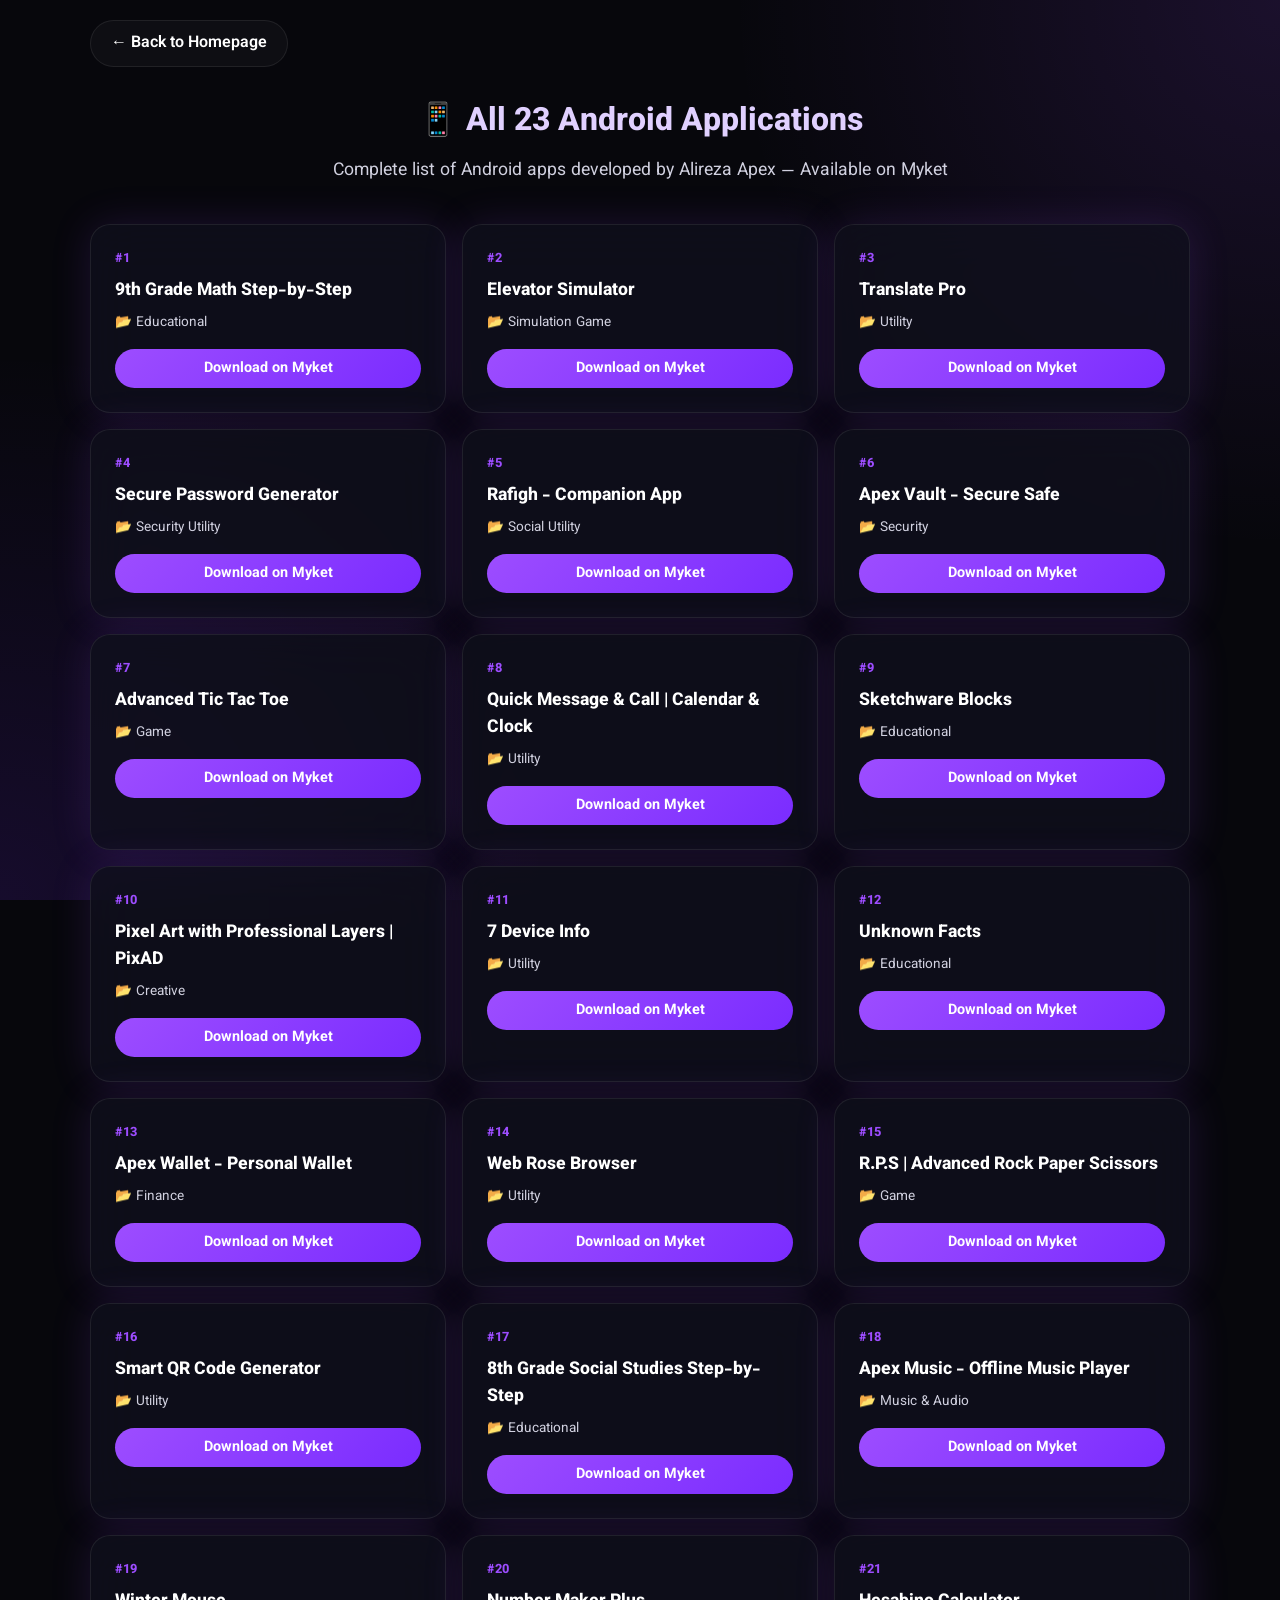
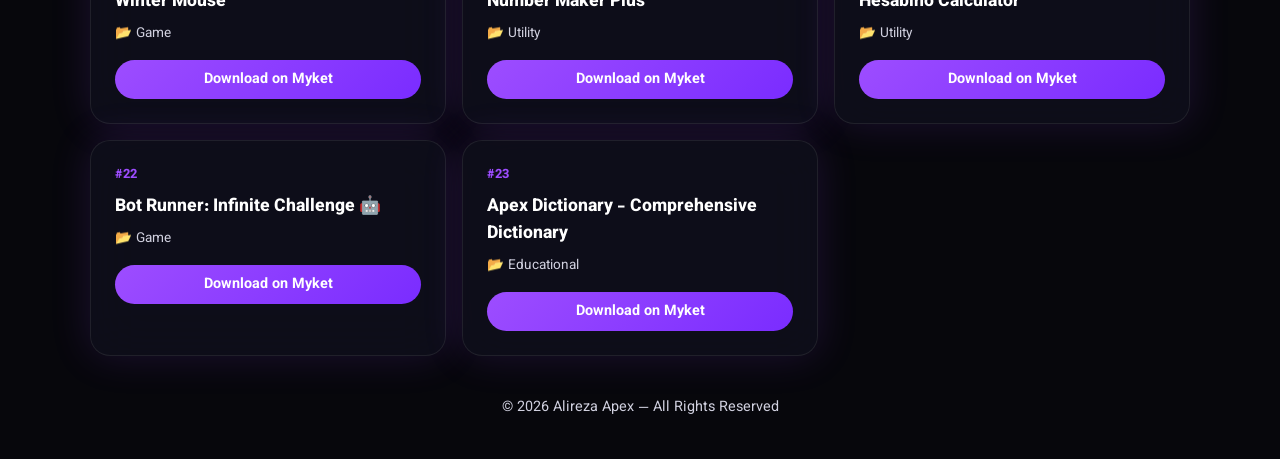
==== apps.html @ ee5354a9 "Create apps.html با دیپ سیک" ====
<!DOCTYPE html>
<html lang="en" dir="ltr">
<head>
    <meta charset="UTF-8">
    <meta name="viewport" content="width=device-width, initial-scale=1.0">
    <title>All 23 Android Apps - Alireza Apex | Download Android Applications</title>
    <meta name="description" content="Complete list of 23 Android applications developed by Alireza Apex. Download educational apps, utilities, password managers, music players, dictionaries, games and more from Myket.">
    <meta name="keywords" content="Alireza Apex apps, Android applications, download Android apps, Myket apps, educational Android apps, Android utilities, password manager Android, music player Android, dictionary Android, calculator Android, mobile games Android, Iranian Android developer apps">
    <meta name="robots" content="index, follow">
    <meta name="theme-color" content="#9d4dff">
    <link rel="canonical" href="https://wzxqrmt-code.github.io/apps.html">
    <link rel="icon" href="https://wzxqrmt-code.github.io/1780913134571.webp" type="image/webp">
    <style>
        :root {
            --bg: #07070c;
            --card: rgba(17, 17, 30, .75);
            --border: rgba(255, 255, 255, .08);
            --text: #ffffff;
            --muted: #d1d1e0;
            --accent-text: #e0d0ff;
            --primary: #9d4dff;
            --primary2: #7a2cff;
            --surface: rgba(255, 255, 255, .03);
            --hover-glow: rgba(157, 77, 255, .4);
            --card-shadow: 0 0 40px rgba(157, 77, 255, .15);
        }
        * { margin: 0; padding: 0; box-sizing: border-box; font-family: 'Vazirmatn', sans-serif; }
        body { background: var(--bg); color: var(--text); min-height: 100vh; }
        body::before { content: ""; position: fixed; inset: 0; background: radial-gradient(circle at top right, #9d4dff22, transparent 35%), radial-gradient(circle at bottom left, #7a2cff22, transparent 35%), var(--bg); z-index: -1; }
        .container { width: min(1100px, 92%); margin: auto; padding: 20px 0; }
        .back-btn { display: inline-flex; align-items: center; gap: 8px; background: var(--surface); border: 1px solid var(--border); color: var(--text); padding: 10px 20px; border-radius: 999px; text-decoration: none; font-weight: 600; margin-bottom: 30px; transition: all 0.3s; }
        .back-btn:hover { background: var(--hover-glow); transform: translateY(-2px); }
        .page-title { font-size: 2rem; font-weight: 800; margin-bottom: 10px; color: var(--accent-text); text-align: center; }
        .page-subtitle { text-align: center; color: var(--muted); margin-bottom: 40px; font-size: 1.1rem; }
        .apps-grid { display: grid; grid-template-columns: repeat(auto-fill, minmax(300px, 1fr)); gap: 16px; }
        .app-card { background: var(--card); border: 1px solid var(--border); border-radius: 20px; padding: 24px; backdrop-filter: blur(25px); box-shadow: var(--card-shadow); transition: transform .3s, box-shadow .3s; text-decoration: none; color: var(--text); display: flex; flex-direction: column; gap: 8px; }
        .app-card:hover { transform: translateY(-4px); box-shadow: 0 0 40px var(--hover-glow); border-color: var(--primary); }
        .app-number { font-size: .8rem; color: var(--primary); font-weight: 800; }
        .app-name { font-size: 1.1rem; font-weight: 800; color: var(--text); }
        .app-category { font-size: .85rem; color: var(--muted); }
        .app-download { display: inline-block; margin-top: 8px; padding: 8px 16px; background: linear-gradient(135deg, var(--primary), var(--primary2)); color: white; border-radius: 999px; font-weight: 700; font-size: .9rem; text-align: center; transition: box-shadow .3s; }
        .app-download:hover { box-shadow: 0 0 20px #9d4dff88; }
        footer { text-align: center; padding: 40px 0 20px; color: var(--muted); font-size: .9rem; }
        @media(max-width:480px) { .page-title { font-size: 1.5rem; } .apps-grid { grid-template-columns: 1fr; } }
    </style>
    <link rel="preload" href="https://fonts.googleapis.com/css2?family=Vazirmatn:wght@400;700;800&display=swap" as="style" onload="this.onload=null;this.rel='stylesheet'">
    <noscript><link href="https://fonts.googleapis.com/css2?family=Vazirmatn:wght@400;700;800&display=swap" rel="stylesheet"></noscript>
</head>
<body>
    <div class="container">
        <a href="./" class="back-btn">← Back to Homepage</a>
        <h1 class="page-title">📱 All 23 Android Applications</h1>
        <p class="page-subtitle">Complete list of Android apps developed by Alireza Apex — Available on Myket</p>
        <div class="apps-grid" id="appsGrid"></div>
        <footer>© 2026 Alireza Apex — All Rights Reserved</footer>
    </div>

    <script>
        const allApps = [
            { name: '9th Grade Math Step-by-Step', pkg: 'com.nine.class', cat: 'Educational' },
            { name: 'Elevator Simulator', pkg: 'com.sh.theuxs.elevatorsimulator', cat: 'Simulation Game' },
            { name: 'Translate Pro', pkg: 'com.sh.TranslatorPro', cat: 'Utility' },
            { name: 'Secure Password Generator', pkg: 'com.sh.password.generator', cat: 'Security Utility' },
            { name: 'Rafigh - Companion App', pkg: 'com.sh.rafigh', cat: 'Social Utility' },
            { name: 'Apex Vault - Secure Safe', pkg: 'com.sh.apex.secure.vault', cat: 'Security' },
            { name: 'Advanced Tic Tac Toe', pkg: 'com.s.h.valer.tictactoe', cat: 'Game' },
            { name: 'Quick Message & Call | Calendar & Clock', pkg: 'com.my.messagees.w', cat: 'Utility' },
            { name: 'Sketchware Blocks', pkg: 'com.sh.sk.blocks', cat: 'Educational' },
            { name: 'Pixel Art with Professional Layers | PixAD', pkg: 'com.inflps.pixartd', cat: 'Creative' },
            { name: '7 Device Info', pkg: 'com.sh.sevendeviceinfo', cat: 'Utility' },
            { name: 'Unknown Facts', pkg: 'com.alireza.facts', cat: 'Educational' },
            { name: 'Apex Wallet - Personal Wallet', pkg: 'com.sh.apex.wallet', cat: 'Finance' },
            { name: 'Web Rose Browser', pkg: 'com.sh.browser.webrose', cat: 'Utility' },
            { name: 'R.P.S | Advanced Rock Paper Scissors', pkg: 'com.sh.rock.paper.scissor', cat: 'Game' },
            { name: 'Smart QR Code Generator', pkg: 'com.sh.gerarsalvarQRCODE', cat: 'Utility' },
            { name: '8th Grade Social Studies Step-by-Step', pkg: 'com.sh.eight.class.one', cat: 'Educational' },
            { name: 'Apex Music - Offline Music Player', pkg: 'com.sh.apex.music', cat: 'Music & Audio' },
            { name: 'Winter Mouse', pkg: 'com.wintermouse.by.sh', cat: 'Game' },
            { name: 'Number Maker Plus', pkg: 'com.sh.my.phone.maker', cat: 'Utility' },
            { name: 'Hesabino Calculator', pkg: 'com.sh.valer.calculator', cat: 'Utility' },
            { name: 'Bot Runner: Infinite Challenge 🤖', pkg: 'com.sh.BOTRun', cat: 'Game' },
            { name: 'Apex Dictionary - Comprehensive Dictionary', pkg: 'com.sh.apex.dictionary', cat: 'Educational' }
        ];

        const grid = document.getElementById('appsGrid');
        grid.innerHTML = allApps.map((app, i) => `
            <a href="https://myket.ir/app/${app.pkg}" target="_blank" rel="noopener" class="app-card">
                <span class="app-number">#${i + 1}</span>
                <span class="app-name">${app.name}</span>
                <span class="app-category">📂 ${app.cat}</span>
                <span class="app-download">Download on Myket</span>
            </a>
        `).join('');
    </script>
</body>
</html>
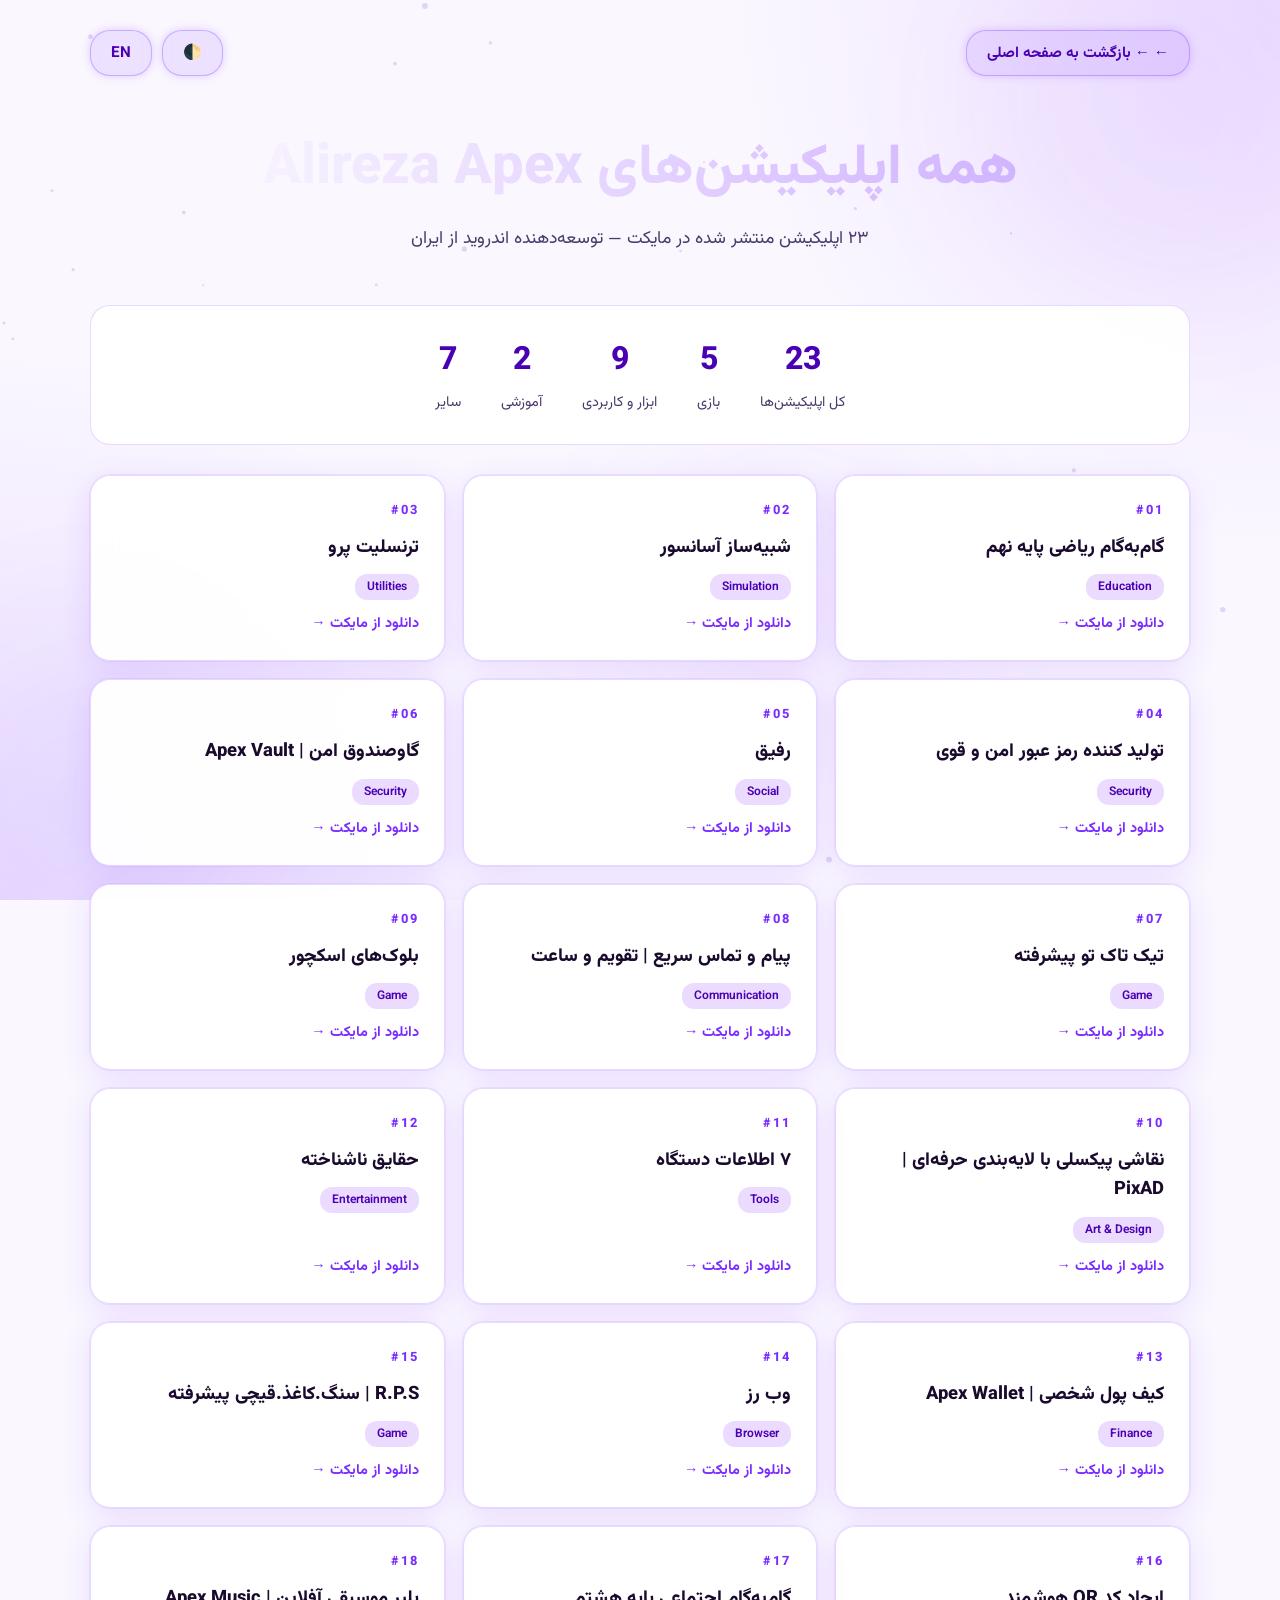
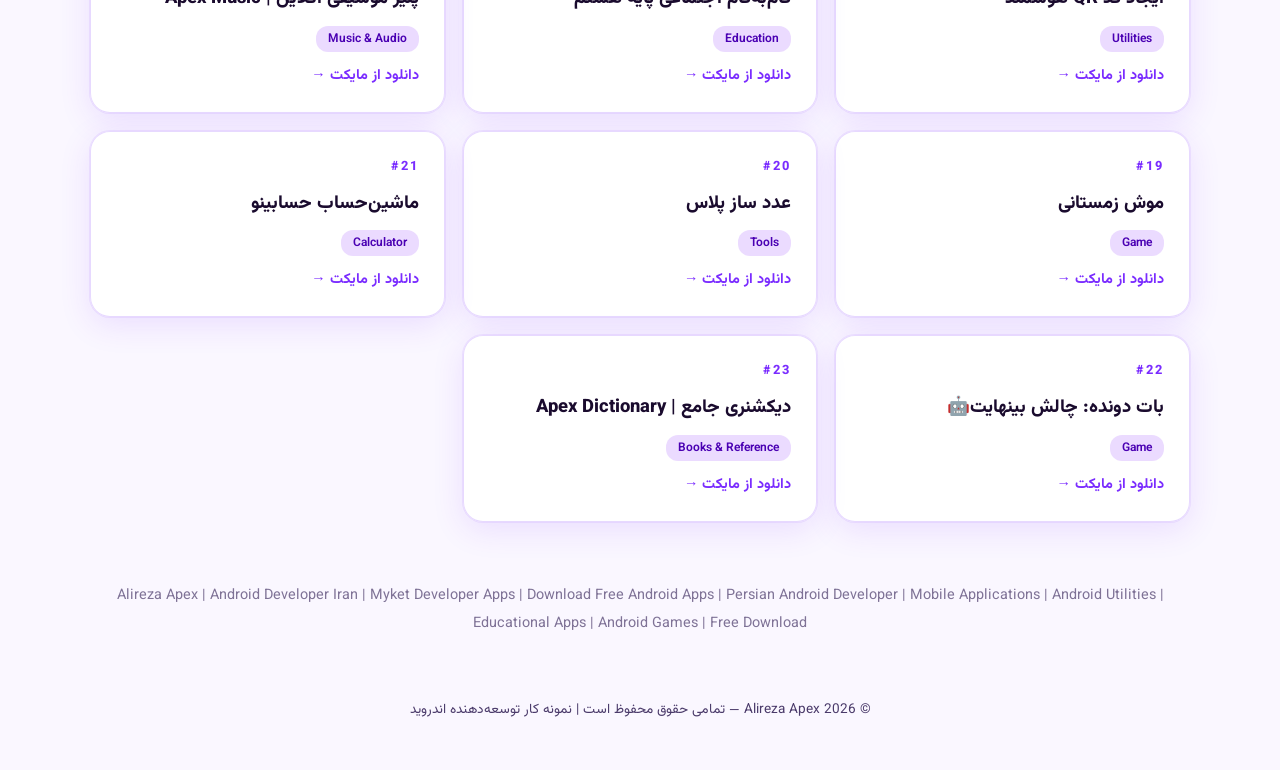
==== commit e93b0453: "Update apps.html نسخه جدید درست با دیپ سیک" ====
--- a/apps.html
+++ b/apps.html
@@ -1,15 +1,72 @@
 <!DOCTYPE html>
-<html lang="en" dir="ltr">
+<html lang="fa" dir="rtl">
 <head>
     <meta charset="UTF-8">
     <meta name="viewport" content="width=device-width, initial-scale=1.0">
-    <title>All 23 Android Apps - Alireza Apex | Download Android Applications</title>
-    <meta name="description" content="Complete list of 23 Android applications developed by Alireza Apex. Download educational apps, utilities, password managers, music players, dictionaries, games and more from Myket.">
-    <meta name="keywords" content="Alireza Apex apps, Android applications, download Android apps, Myket apps, educational Android apps, Android utilities, password manager Android, music player Android, dictionary Android, calculator Android, mobile games Android, Iranian Android developer apps">
+    <title>All Apps | Alireza Apex | Android Developer Iran | Myket Apps</title>
+    <meta name="description" content="Complete list of 23 Android applications developed by Alireza Apex available on Myket. Download free Android apps, utilities, games, and tools.">
+    <meta name="keywords" content="Alireza Apex apps, Android developer Iran, Myket developer apps, download Android apps, free Android apps, Persian Android developer, Android utilities, mobile apps Iran">
+    <meta name="author" content="Alireza Apex">
     <meta name="robots" content="index, follow">
     <meta name="theme-color" content="#9d4dff">
-    <link rel="canonical" href="https://wzxqrmt-code.github.io/apps.html">
+    
+    <meta name="mobile-web-app-capable" content="yes">
+    <meta name="apple-mobile-web-app-capable" content="yes">
+    <meta name="apple-mobile-web-app-status-bar-style" content="black-translucent">
+    <meta name="apple-mobile-web-app-title" content="Alireza Apex Apps">
+    <meta name="application-name" content="Alireza Apex Apps">
+    
+    <link rel="canonical" href="https://wzxqrmt-code.github.io/apps">
+    <link rel="apple-touch-icon" href="https://wzxqrmt-code.github.io/1780913134571.webp">
+    <link rel="manifest" href="./manifest.json">
+    
+    <meta property="og:title" content="All Android Apps by Alireza Apex | 23 Apps on Myket">
+    <meta property="og:description" content="Browse all 23 Android applications developed by Alireza Apex. Download free apps, games, and tools from Myket.">
+    <meta property="og:image" content="https://wzxqrmt-code.github.io/1780913134571.webp">
+    <meta property="og:url" content="https://wzxqrmt-code.github.io/apps">
+    <meta property="og:type" content="website">
     <link rel="icon" href="https://wzxqrmt-code.github.io/1780913134571.webp" type="image/webp">
+    
+    <script type="application/ld+json">
+    {
+      "@context": "https://schema.org",
+      "@type": "CollectionPage",
+      "name": "All Android Apps by Alireza Apex",
+      "description": "Complete list of 23 Android applications developed by Alireza Apex available on Myket",
+      "url": "https://wzxqrmt-code.github.io/apps",
+      "mainEntity": {
+        "@type": "ItemList",
+        "itemListElement": [
+          {"@type": "SoftwareApplication", "position": 1, "name": "گام‌به‌گام ریاضی پایه نهم", "operatingSystem": "Android", "applicationCategory": "Education", "url": "https://myket.ir/app/com.nine.class"},
+          {"@type": "SoftwareApplication", "position": 2, "name": "شبیه‌ساز آسانسور", "operatingSystem": "Android", "applicationCategory": "Simulation", "url": "https://myket.ir/app/com.sh.theuxs.elevatorsimulator"},
+          {"@type": "SoftwareApplication", "position": 3, "name": "ترنسلیت پرو", "operatingSystem": "Android", "applicationCategory": "Utilities", "url": "https://myket.ir/app/com.sh.TranslatorPro"},
+          {"@type": "SoftwareApplication", "position": 4, "name": "تولید کننده رمز عبور امن و قوی", "operatingSystem": "Android", "applicationCategory": "Security", "url": "https://myket.ir/app/com.sh.password.generator"},
+          {"@type": "SoftwareApplication", "position": 5, "name": "رفیق", "operatingSystem": "Android", "applicationCategory": "Social", "url": "https://myket.ir/app/com.sh.rafigh"},
+          {"@type": "SoftwareApplication", "position": 6, "name": "گاوصندوق امن | Apex Vault", "operatingSystem": "Android", "applicationCategory": "Security", "url": "https://myket.ir/app/com.sh.apex.secure.vault"},
+          {"@type": "SoftwareApplication", "position": 7, "name": "تیک تاک تو پیشرفته", "operatingSystem": "Android", "applicationCategory": "Game", "url": "https://myket.ir/app/com.s.h.valer.tictactoe"},
+          {"@type": "SoftwareApplication", "position": 8, "name": "پیام و تماس سریع | تقویم و ساعت", "operatingSystem": "Android", "applicationCategory": "Communication", "url": "https://myket.ir/app/com.my.messagees.w"},
+          {"@type": "SoftwareApplication", "position": 9, "name": "بلوک‌های اسکچور", "operatingSystem": "Android", "applicationCategory": "Game", "url": "https://myket.ir/app/com.sh.sk.blocks"},
+          {"@type": "SoftwareApplication", "position": 10, "name": "نقاشی پیکسلی با لایه‌بندی حرفه‌ای | PixAD", "operatingSystem": "Android", "applicationCategory": "Art & Design", "url": "https://myket.ir/app/com.inflps.pixartd"},
+          {"@type": "SoftwareApplication", "position": 11, "name": "۷ اطلاعات دستگاه", "operatingSystem": "Android", "applicationCategory": "Tools", "url": "https://myket.ir/app/com.sh.sevendeviceinfo"},
+          {"@type": "SoftwareApplication", "position": 12, "name": "حقایق ناشناخته", "operatingSystem": "Android", "applicationCategory": "Entertainment", "url": "https://myket.ir/app/com.alireza.facts"},
+          {"@type": "SoftwareApplication", "position": 13, "name": "کیف پول شخصی | Apex Wallet", "operatingSystem": "Android", "applicationCategory": "Finance", "url": "https://myket.ir/app/com.sh.apex.wallet"},
+          {"@type": "SoftwareApplication", "position": 14, "name": "وب رز", "operatingSystem": "Android", "applicationCategory": "Browser", "url": "https://myket.ir/app/com.sh.browser.webrose"},
+          {"@type": "SoftwareApplication", "position": 15, "name": "R.P.S | سنگ.کاغذ.قیچی پیشرفته", "operatingSystem": "Android", "applicationCategory": "Game", "url": "https://myket.ir/app/com.sh.rock.paper.scissor"},
+          {"@type": "SoftwareApplication", "position": 16, "name": "ایجاد کد QR هوشمند", "operatingSystem": "Android", "applicationCategory": "Utilities", "url": "https://myket.ir/app/com.sh.gerarsalvarQRCODE"},
+          {"@type": "SoftwareApplication", "position": 17, "name": "گام‌به‌گام اجتماعی پایه هشتم", "operatingSystem": "Android", "applicationCategory": "Education", "url": "https://myket.ir/app/com.sh.eight.class.one"},
+          {"@type": "SoftwareApplication", "position": 18, "name": "پلیر موسیقی آفلاین | Apex Music", "operatingSystem": "Android", "applicationCategory": "Music & Audio", "url": "https://myket.ir/app/com.sh.apex.music"},
+          {"@type": "SoftwareApplication", "position": 19, "name": "موش زمستانی", "operatingSystem": "Android", "applicationCategory": "Game", "url": "https://myket.ir/app/com.wintermouse.by.sh"},
+          {"@type": "SoftwareApplication", "position": 20, "name": "عدد ساز پلاس", "operatingSystem": "Android", "applicationCategory": "Tools", "url": "https://myket.ir/app/com.sh.my.phone.maker"},
+          {"@type": "SoftwareApplication", "position": 21, "name": "ماشین‌حساب حسابینو", "operatingSystem": "Android", "applicationCategory": "Calculator", "url": "https://myket.ir/app/com.sh.valer.calculator"},
+          {"@type": "SoftwareApplication", "position": 22, "name": "بات دونده: چالش بینهایت", "operatingSystem": "Android", "applicationCategory": "Game", "url": "https://myket.ir/app/com.sh.BOTRun"},
+          {"@type": "SoftwareApplication", "position": 23, "name": "دیکشنری جامع | Apex Dictionary", "operatingSystem": "Android", "applicationCategory": "Books & Reference", "url": "https://myket.ir/app/com.sh.apex.dictionary"}
+        ]
+      }
+    }
+    </script>
+    
+    <script data-goatcounter="https://alireza-apex.goatcounter.com/count" async src="//gc.zgo.at/count.js"></script>
+    
     <style>
         :root {
             --bg: #07070c;
@@ -22,75 +79,300 @@
             --primary2: #7a2cff;
             --surface: rgba(255, 255, 255, .03);
             --hover-glow: rgba(157, 77, 255, .4);
+            --scrollbar-thumb: #9d4dff;
+            --scrollbar-track: #1a1a2e;
+            --particle-color: rgba(157, 77, 255, 0.45);
+            --blob-1: rgba(157, 77, 255, 0.15);
+            --blob-2: rgba(122, 44, 255, 0.15);
             --card-shadow: 0 0 40px rgba(157, 77, 255, .15);
         }
+        body.light-theme {
+            --bg: #faf7ff;
+            --card: rgba(255, 255, 255, .95);
+            --border: rgba(122, 44, 255, .18);
+            --text: #1a0b2e;
+            --muted: #4a3a6a;
+            --accent-text: #4a00b3;
+            --primary: #7a2cff;
+            --primary2: #5a1bff;
+            --surface: rgba(122, 44, 255, .05);
+            --hover-glow: rgba(122, 44, 255, .25);
+            --scrollbar-thumb: #7a2cff;
+            --scrollbar-track: #e8dcff;
+            --particle-color: rgba(100, 30, 200, 0.25);
+            --blob-1: rgba(157, 77, 255, 0.12);
+            --blob-2: rgba(122, 44, 255, 0.1);
+            --card-shadow: 0 8px 32px rgba(122, 44, 255, .12), 0 0 0 1px rgba(122, 44, 255, .08);
+        }
         * { margin: 0; padding: 0; box-sizing: border-box; font-family: 'Vazirmatn', sans-serif; }
-        body { background: var(--bg); color: var(--text); min-height: 100vh; }
-        body::before { content: ""; position: fixed; inset: 0; background: radial-gradient(circle at top right, #9d4dff22, transparent 35%), radial-gradient(circle at bottom left, #7a2cff22, transparent 35%), var(--bg); z-index: -1; }
+        html { scroll-behavior: smooth; }
+        body { background: var(--bg); color: var(--text); overflow-x: hidden; min-height: 100vh; transition: background .4s, color .4s; position: relative; }
+        body::before { content: ""; position: fixed; inset: 0; background: radial-gradient(circle at top right, #9d4dff22, transparent 35%), radial-gradient(circle at bottom left, #7a2cff22, transparent 35%), var(--bg); z-index: -2; transition: background .4s; }
+        .bg-blobs { position: fixed; inset: 0; z-index: -1; overflow: hidden; pointer-events: none; }
+        .blob { position: absolute; border-radius: 50%; filter: blur(80px); opacity: 0.5; animation: blobFloat 20s ease-in-out infinite; }
+        .blob-1 { width: 400px; height: 400px; background: var(--blob-1); top: -100px; right: -100px; animation-delay: 0s; }
+        .blob-2 { width: 350px; height: 350px; background: var(--blob-2); bottom: -80px; left: -80px; animation-delay: -7s; }
+        .blob-3 { width: 300px; height: 300px; background: var(--blob-1); top: 50%; left: 50%; animation-delay: -14s; }
+        @keyframes blobFloat { 0%, 100% { transform: translate(0, 0) scale(1); } 33% { transform: translate(50px, -50px) scale(1.1); } 66% { transform: translate(-30px, 40px) scale(0.9); } }
+        @media (prefers-reduced-motion: reduce) { .blob { animation: none !important; filter: none !important; opacity: 0.3 !important; } }
+        body.low-perf .blob { animation: none !important; filter: none !important; opacity: 0.2 !important; }
+        body.low-perf #particles { display: none !important; }
+        #particles { position: fixed; inset: 0; z-index: -1; opacity: .65; pointer-events: none; }
+        ::-webkit-scrollbar { width: 8px; }
+        ::-webkit-scrollbar-track { background: var(--scrollbar-track); border-radius: 10px; }
+        ::-webkit-scrollbar-thumb { background: var(--scrollbar-thumb); border-radius: 10px; box-shadow: 0 0 10px #9d4dff88; }
         .container { width: min(1100px, 92%); margin: auto; padding: 20px 0; }
-        .back-btn { display: inline-flex; align-items: center; gap: 8px; background: var(--surface); border: 1px solid var(--border); color: var(--text); padding: 10px 20px; border-radius: 999px; text-decoration: none; font-weight: 600; margin-bottom: 30px; transition: all 0.3s; }
-        .back-btn:hover { background: var(--hover-glow); transform: translateY(-2px); }
-        .page-title { font-size: 2rem; font-weight: 800; margin-bottom: 10px; color: var(--accent-text); text-align: center; }
-        .page-subtitle { text-align: center; color: var(--muted); margin-bottom: 40px; font-size: 1.1rem; }
-        .apps-grid { display: grid; grid-template-columns: repeat(auto-fill, minmax(300px, 1fr)); gap: 16px; }
-        .app-card { background: var(--card); border: 1px solid var(--border); border-radius: 20px; padding: 24px; backdrop-filter: blur(25px); box-shadow: var(--card-shadow); transition: transform .3s, box-shadow .3s; text-decoration: none; color: var(--text); display: flex; flex-direction: column; gap: 8px; }
-        .app-card:hover { transform: translateY(-4px); box-shadow: 0 0 40px var(--hover-glow); border-color: var(--primary); }
-        .app-number { font-size: .8rem; color: var(--primary); font-weight: 800; }
-        .app-name { font-size: 1.1rem; font-weight: 800; color: var(--text); }
-        .app-category { font-size: .85rem; color: var(--muted); }
-        .app-download { display: inline-block; margin-top: 8px; padding: 8px 16px; background: linear-gradient(135deg, var(--primary), var(--primary2)); color: white; border-radius: 999px; font-weight: 700; font-size: .9rem; text-align: center; transition: box-shadow .3s; }
-        .app-download:hover { box-shadow: 0 0 20px #9d4dff88; }
-        footer { text-align: center; padding: 40px 0 20px; color: var(--muted); font-size: .9rem; }
-        @media(max-width:480px) { .page-title { font-size: 1.5rem; } .apps-grid { grid-template-columns: 1fr; } }
+        .top-bar { display: flex; justify-content: space-between; align-items: center; gap: 10px; padding: 10px 0; flex-wrap: wrap; }
+        .back-btn, .theme-btn, .lang-btn { background: rgba(157, 77, 255, .15); border: 1px solid rgba(157, 77, 255, .4); color: #d8beff; padding: 10px 20px; border-radius: 20px; cursor: pointer; font-weight: 700; font-size: .95rem; backdrop-filter: blur(10px); transition: .3s; display: flex; align-items: center; gap: 8px; box-shadow: 0 0 8px #9d4dff44; text-decoration: none; }
+        body.light-theme .back-btn, body.light-theme .theme-btn, body.light-theme .lang-btn { color: #4a00b3; background: rgba(122, 44, 255, .1); border-color: rgba(122, 44, 255, .3); }
+        .back-btn:hover, .theme-btn:hover, .lang-btn:hover { background: rgba(157, 77, 255, .3); box-shadow: 0 0 20px #9d4dff; transform: translateY(-2px); }
+        body.light-theme .back-btn:hover, body.light-theme .theme-btn:hover, body.light-theme .lang-btn:hover { background: rgba(122, 44, 255, .2); box-shadow: 0 0 20px rgba(122, 44, 255, .4); }
+        .theme-btn { transition: transform .4s, background .3s, box-shadow .3s; }
+        .theme-btn.rotating { transform: rotate(360deg); }
+        .header { text-align: center; padding: 40px 0 30px; }
+        .header h1 { font-size: clamp(2rem, 5vw, 3.5rem); font-weight: 800; background: linear-gradient(90deg, #fff, #c9a6ff, #fff); background-size: 200% auto; -webkit-background-clip: text; -webkit-text-fill-color: transparent; background-clip: text; animation: gradientShift 4s ease-in-out infinite; margin-bottom: 10px; }
+        @keyframes gradientShift { 0%, 100% { background-position: 0% center; } 50% { background-position: 100% center; } }
+        .header p { color: var(--muted); font-size: 1.1rem; max-width: 600px; margin: auto; line-height: 1.8; }
+        .apps-grid { display: grid; grid-template-columns: repeat(auto-fill, minmax(300px, 1fr)); gap: 18px; margin: 30px 0; }
+        .app-card { background: var(--card); border: 1px solid var(--border); border-radius: 20px; padding: 25px; backdrop-filter: blur(25px); box-shadow: var(--card-shadow); transition: all 0.3s; text-decoration: none; display: flex; flex-direction: column; gap: 12px; position: relative; overflow: hidden; }
+        .app-card::before { content: ""; position: absolute; top: 0; left: -100%; width: 100%; height: 100%; background: linear-gradient(90deg, transparent, rgba(255,255,255,0.05), transparent); transition: left .8s; pointer-events: none; }
+        .app-card:hover::before { left: 100%; }
+        .app-card:hover { transform: translateY(-5px); box-shadow: 0 0 50px var(--hover-glow); border-color: var(--primary); }
+        .app-number { font-size: .8rem; color: var(--primary); font-weight: 800; letter-spacing: 2px; }
+        .app-name { font-weight: 800; font-size: 1.15rem; color: var(--text); line-height: 1.6; }
+        .app-category { font-size: .85rem; color: var(--muted); display: flex; align-items: center; gap: 5px; }
+        .app-link { display: inline-flex; align-items: center; gap: 6px; color: var(--primary); font-weight: 700; font-size: .9rem; margin-top: auto; transition: gap .3s; }
+        .app-link:hover { gap: 10px; }
+        .category-badge { display: inline-block; background: rgba(157, 77, 255, .2); color: var(--accent-text); padding: 4px 12px; border-radius: 12px; font-size: .75rem; font-weight: 600; }
+        .stats { text-align: center; padding: 30px; background: var(--card); border: 1px solid var(--border); border-radius: 20px; backdrop-filter: blur(25px); margin: 20px 0; }
+        .stats-grid { display: flex; justify-content: center; gap: 40px; flex-wrap: wrap; }
+        .stat-item { text-align: center; }
+        .stat-number { font-size: 2rem; font-weight: 800; color: var(--accent-text); }
+        .stat-label { color: var(--muted); font-size: .9rem; margin-top: 5px; }
+        .seo-text { text-align: center; color: var(--muted); font-size: .9rem; padding: 30px 0; line-height: 2; opacity: .7; }
+        footer { text-align: center; padding: 30px 0; color: var(--muted); font-size: .85rem; }
+        @media (max-width: 768px) { .apps-grid { grid-template-columns: 1fr; } .stats-grid { gap: 20px; } }
+        @media (hover: hover) { .app-card { transform-style: preserve-3d; transition: transform .2s ease-out, box-shadow .3s, border-color .3s; } }
     </style>
     <link rel="preload" href="https://fonts.googleapis.com/css2?family=Vazirmatn:wght@400;700;800&display=swap" as="style" onload="this.onload=null;this.rel='stylesheet'">
     <noscript><link href="https://fonts.googleapis.com/css2?family=Vazirmatn:wght@400;700;800&display=swap" rel="stylesheet"></noscript>
 </head>
 <body>
+    <div class="bg-blobs" aria-hidden="true">
+        <div class="blob blob-1"></div>
+        <div class="blob blob-2"></div>
+        <div class="blob blob-3"></div>
+    </div>
+    <canvas id="particles"></canvas>
+
     <div class="container">
-        <a href="./" class="back-btn">← Back to Homepage</a>
-        <h1 class="page-title">📱 All 23 Android Applications</h1>
-        <p class="page-subtitle">Complete list of Android apps developed by Alireza Apex — Available on Myket</p>
+        <div class="top-bar">
+            <a href="./" class="back-btn">← Back to Homepage</a>
+            <div style="display:flex;gap:10px;">
+                <button class="theme-btn" id="themeToggle" aria-label="Toggle theme">🌓</button>
+                <button class="lang-btn" id="langToggle" aria-label="Toggle language">EN</button>
+            </div>
+        </div>
+
+        <div class="header">
+            <h1>All Android Apps by Alireza Apex</h1>
+            <p>23 published applications on Myket — Android Developer from Iran. Browse and download free apps, games, tools, and utilities.</p>
+        </div>
+
+        <div class="stats">
+            <div class="stats-grid">
+                <div class="stat-item"><div class="stat-number">23</div><div class="stat-label">Total Apps</div></div>
+                <div class="stat-item"><div class="stat-number">5</div><div class="stat-label">Games</div></div>
+                <div class="stat-item"><div class="stat-number">9</div><div class="stat-label">Utilities & Tools</div></div>
+                <div class="stat-item"><div class="stat-number">2</div><div class="stat-label">Educational</div></div>
+                <div class="stat-item"><div class="stat-number">7</div><div class="stat-label">Other Categories</div></div>
+            </div>
+        </div>
+
         <div class="apps-grid" id="appsGrid"></div>
-        <footer>© 2026 Alireza Apex — All Rights Reserved</footer>
+
+        <div class="seo-text">
+            Alireza Apex | Android Developer Iran | Myket Developer Apps | Download Free Android Apps | Persian Android Developer | Mobile Applications | Android Utilities | Educational Apps | Android Games | Free Download
+        </div>
+
+        <footer>© 2026 Alireza Apex — All Rights Reserved | Android Developer Portfolio</footer>
     </div>
 
     <script>
-        const allApps = [
-            { name: '9th Grade Math Step-by-Step', pkg: 'com.nine.class', cat: 'Educational' },
-            { name: 'Elevator Simulator', pkg: 'com.sh.theuxs.elevatorsimulator', cat: 'Simulation Game' },
-            { name: 'Translate Pro', pkg: 'com.sh.TranslatorPro', cat: 'Utility' },
-            { name: 'Secure Password Generator', pkg: 'com.sh.password.generator', cat: 'Security Utility' },
-            { name: 'Rafigh - Companion App', pkg: 'com.sh.rafigh', cat: 'Social Utility' },
-            { name: 'Apex Vault - Secure Safe', pkg: 'com.sh.apex.secure.vault', cat: 'Security' },
-            { name: 'Advanced Tic Tac Toe', pkg: 'com.s.h.valer.tictactoe', cat: 'Game' },
-            { name: 'Quick Message & Call | Calendar & Clock', pkg: 'com.my.messagees.w', cat: 'Utility' },
-            { name: 'Sketchware Blocks', pkg: 'com.sh.sk.blocks', cat: 'Educational' },
-            { name: 'Pixel Art with Professional Layers | PixAD', pkg: 'com.inflps.pixartd', cat: 'Creative' },
-            { name: '7 Device Info', pkg: 'com.sh.sevendeviceinfo', cat: 'Utility' },
-            { name: 'Unknown Facts', pkg: 'com.alireza.facts', cat: 'Educational' },
-            { name: 'Apex Wallet - Personal Wallet', pkg: 'com.sh.apex.wallet', cat: 'Finance' },
-            { name: 'Web Rose Browser', pkg: 'com.sh.browser.webrose', cat: 'Utility' },
-            { name: 'R.P.S | Advanced Rock Paper Scissors', pkg: 'com.sh.rock.paper.scissor', cat: 'Game' },
-            { name: 'Smart QR Code Generator', pkg: 'com.sh.gerarsalvarQRCODE', cat: 'Utility' },
-            { name: '8th Grade Social Studies Step-by-Step', pkg: 'com.sh.eight.class.one', cat: 'Educational' },
-            { name: 'Apex Music - Offline Music Player', pkg: 'com.sh.apex.music', cat: 'Music & Audio' },
-            { name: 'Winter Mouse', pkg: 'com.wintermouse.by.sh', cat: 'Game' },
-            { name: 'Number Maker Plus', pkg: 'com.sh.my.phone.maker', cat: 'Utility' },
-            { name: 'Hesabino Calculator', pkg: 'com.sh.valer.calculator', cat: 'Utility' },
-            { name: 'Bot Runner: Infinite Challenge 🤖', pkg: 'com.sh.BOTRun', cat: 'Game' },
-            { name: 'Apex Dictionary - Comprehensive Dictionary', pkg: 'com.sh.apex.dictionary', cat: 'Educational' }
-        ];
-
-        const grid = document.getElementById('appsGrid');
-        grid.innerHTML = allApps.map((app, i) => `
-            <a href="https://myket.ir/app/${app.pkg}" target="_blank" rel="noopener" class="app-card">
-                <span class="app-number">#${i + 1}</span>
-                <span class="app-name">${app.name}</span>
-                <span class="app-category">📂 ${app.cat}</span>
-                <span class="app-download">Download on Myket</span>
-            </a>
-        `).join('');
+        (function() {
+            const apps = [
+                { num: "01", name: "گام‌به‌گام ریاضی پایه نهم", cat: "Education", pkg: "com.nine.class" },
+                { num: "02", name: "شبیه‌ساز آسانسور", cat: "Simulation", pkg: "com.sh.theuxs.elevatorsimulator" },
+                { num: "03", name: "ترنسلیت پرو", cat: "Utilities", pkg: "com.sh.TranslatorPro" },
+                { num: "04", name: "تولید کننده رمز عبور امن و قوی", cat: "Security", pkg: "com.sh.password.generator" },
+                { num: "05", name: "رفیق", cat: "Social", pkg: "com.sh.rafigh" },
+                { num: "06", name: "گاوصندوق امن | Apex Vault", cat: "Security", pkg: "com.sh.apex.secure.vault" },
+                { num: "07", name: "تیک تاک تو پیشرفته", cat: "Game", pkg: "com.s.h.valer.tictactoe" },
+                { num: "08", name: "پیام و تماس سریع | تقویم و ساعت", cat: "Communication", pkg: "com.my.messagees.w" },
+                { num: "09", name: "بلوک‌های اسکچور", cat: "Game", pkg: "com.sh.sk.blocks" },
+                { num: "10", name: "نقاشی پیکسلی با لایه‌بندی حرفه‌ای | PixAD", cat: "Art & Design", pkg: "com.inflps.pixartd" },
+                { num: "11", name: "۷ اطلاعات دستگاه", cat: "Tools", pkg: "com.sh.sevendeviceinfo" },
+                { num: "12", name: "حقایق ناشناخته", cat: "Entertainment", pkg: "com.alireza.facts" },
+                { num: "13", name: "کیف پول شخصی | Apex Wallet", cat: "Finance", pkg: "com.sh.apex.wallet" },
+                { num: "14", name: "وب رز", cat: "Browser", pkg: "com.sh.browser.webrose" },
+                { num: "15", name: "R.P.S | سنگ.کاغذ.قیچی پیشرفته", cat: "Game", pkg: "com.sh.rock.paper.scissor" },
+                { num: "16", name: "ایجاد کد QR هوشمند", cat: "Utilities", pkg: "com.sh.gerarsalvarQRCODE" },
+                { num: "17", name: "گام‌به‌گام اجتماعی پایه هشتم", cat: "Education", pkg: "com.sh.eight.class.one" },
+                { num: "18", name: "پلیر موسیقی آفلاین | Apex Music", cat: "Music & Audio", pkg: "com.sh.apex.music" },
+                { num: "19", name: "موش زمستانی", cat: "Game", pkg: "com.wintermouse.by.sh" },
+                { num: "20", name: "عدد ساز پلاس", cat: "Tools", pkg: "com.sh.my.phone.maker" },
+                { num: "21", name: "ماشین‌حساب حسابینو", cat: "Calculator", pkg: "com.sh.valer.calculator" },
+                { num: "22", name: "بات دونده: چالش بینهایت🤖", cat: "Game", pkg: "com.sh.BOTRun" },
+                { num: "23", name: "دیکشنری جامع | Apex Dictionary", cat: "Books & Reference", pkg: "com.sh.apex.dictionary" }
+            ];
+
+            const state = {
+                lang: localStorage.getItem('lang') || 'fa',
+                theme: localStorage.getItem('theme') || 'auto',
+                themeModes: ['auto', 'light', 'dark'],
+                currentThemeIndex: 0,
+                lowPerf: false
+            };
+
+            const D = {};
+            function cacheDom() {
+                D.appsGrid = document.getElementById('appsGrid');
+                D.themeToggle = document.getElementById('themeToggle');
+                D.langToggle = document.getElementById('langToggle');
+            }
+
+            function getSystemTheme() {
+                return window.matchMedia('(prefers-color-scheme: dark)').matches ? 'dark' : 'light';
+            }
+
+            function getEffectiveTheme() {
+                return state.theme === 'auto' ? getSystemTheme() : state.theme;
+            }
+
+            function applyTheme() {
+                document.body.classList.toggle('light-theme', getEffectiveTheme() === 'light');
+                localStorage.setItem('theme', state.theme);
+                updateThemeBtn();
+            }
+
+            function updateThemeBtn() {
+                if (!D.themeToggle) return;
+                const icons = { auto: '🌓', light: '☀️', dark: '🌙' };
+                D.themeToggle.textContent = icons[state.theme] || '🌓';
+            }
+
+            function cycleTheme() {
+                state.currentThemeIndex = (state.currentThemeIndex + 1) % 3;
+                state.theme = state.themeModes[state.currentThemeIndex];
+                if (D.themeToggle) {
+                    D.themeToggle.classList.add('rotating');
+                    setTimeout(() => D.themeToggle.classList.remove('rotating'), 400);
+                }
+                applyTheme();
+            }
+
+            function toggleLang() {
+                state.lang = state.lang === 'fa' ? 'en' : 'fa';
+                localStorage.setItem('lang', state.lang);
+                if (D.langToggle) D.langToggle.textContent = state.lang === 'fa' ? 'EN' : 'FA';
+                document.documentElement.lang = state.lang;
+            }
+
+            function renderApps() {
+                if (!D.appsGrid) return;
+                const labels = {
+                    fa: { download: 'دانلود از مایکت', back: '← بازگشت به صفحه اصلی', title: 'همه اپلیکیشن‌های Alireza Apex', desc: '۲۳ اپلیکیشن منتشر شده در مایکت — توسعه‌دهنده اندروید از ایران', total: 'کل اپلیکیشن‌ها', games: 'بازی', utilities: 'ابزار و کاربردی', education: 'آموزشی', other: 'سایر', footer: '© 2026 Alireza Apex — تمامی حقوق محفوظ است | نمونه کار توسعه‌دهنده اندروید' },
+                    en: { download: 'Download on Myket', back: '← Back to Homepage', title: 'All Android Apps by Alireza Apex', desc: '23 published applications on Myket — Android Developer from Iran. Browse and download free apps, games, tools, and utilities.', total: 'Total Apps', games: 'Games', utilities: 'Utilities & Tools', education: 'Educational', other: 'Other Categories', footer: '© 2026 Alireza Apex — All Rights Reserved | Android Developer Portfolio' }
+                };
+                const l = labels[state.lang] || labels.en;
+                
+                document.querySelector('.header h1').textContent = l.title;
+                document.querySelector('.header p').textContent = l.desc;
+                document.querySelector('.back-btn').innerHTML = `← ${l.back}`;
+                document.querySelector('.stat-item:nth-child(1) .stat-label').textContent = l.total;
+                document.querySelector('.stat-item:nth-child(2) .stat-label').textContent = l.games;
+                document.querySelector('.stat-item:nth-child(3) .stat-label').textContent = l.utilities;
+                document.querySelector('.stat-item:nth-child(4) .stat-label').textContent = l.education;
+                document.querySelector('.stat-item:nth-child(5) .stat-label').textContent = l.other;
+                document.querySelector('footer').textContent = l.footer;
+                if (D.langToggle) D.langToggle.textContent = state.lang === 'fa' ? 'EN' : 'FA';
+                document.documentElement.lang = state.lang;
+
+                D.appsGrid.innerHTML = apps.map(app => `
+                    <a href="https://myket.ir/app/${app.pkg}" target="_blank" rel="noopener" class="app-card">
+                        <span class="app-number">#${app.num}</span>
+                        <span class="app-name">${app.name}</span>
+                        <span class="app-category"><span class="category-badge">${app.cat}</span></span>
+                        <span class="app-link">${l.download} →</span>
+                    </a>
+                `).join('');
+            }
+
+            function detectLowPerformance() {
+                const isMobile = window.innerWidth < 768;
+                const isLowMemory = navigator.deviceMemory && navigator.deviceMemory < 4;
+                const prefersReduced = window.matchMedia('(prefers-reduced-motion: reduce)').matches;
+                if (prefersReduced || (isMobile && isLowMemory)) {
+                    state.lowPerf = true;
+                    document.body.classList.add('low-perf');
+                }
+            }
+
+            function setupParticles() {
+                const canvas = document.getElementById('particles');
+                if (!canvas || state.lowPerf) { if (canvas) canvas.style.display = 'none'; return; }
+                const ctx = canvas.getContext('2d');
+                let w, h;
+                function resize() { w = canvas.width = window.innerWidth; h = canvas.height = window.innerHeight; }
+                resize();
+                window.addEventListener('resize', resize);
+                const particles = [];
+                for (let i = 0; i < 35; i++) {
+                    particles.push({ x: Math.random() * w, y: Math.random() * h, r: Math.random() * 2 + 1, vx: (Math.random() - 0.5) * 0.3, vy: (Math.random() - 0.5) * 0.3 });
+                }
+                function anim() {
+                    ctx.clearRect(0, 0, w, h);
+                    const color = getComputedStyle(document.body).getPropertyValue('--particle-color').trim() || 'rgba(157,77,255,0.45)';
+                    for (let p of particles) {
+                        ctx.beginPath();
+                        ctx.arc(p.x, p.y, p.r, 0, Math.PI * 2);
+                        ctx.fillStyle = color;
+                        ctx.fill();
+                        p.x += p.vx;
+                        p.y += p.vy;
+                        if (p.x < 0 || p.x > w) p.vx *= -1;
+                        if (p.y < 0 || p.y > h) p.vy *= -1;
+                    }
+                    requestAnimationFrame(anim);
+                }
+                anim();
+            }
+
+            function bindEvents() {
+                if (D.themeToggle) D.themeToggle.addEventListener('click', cycleTheme);
+                if (D.langToggle) D.langToggle.addEventListener('click', toggleLang);
+                const mq = window.matchMedia('(prefers-color-scheme: dark)');
+                const handleChange = () => { if (state.theme === 'auto') applyTheme(); };
+                if (mq.addEventListener) mq.addEventListener('change', handleChange);
+                else mq.addListener(handleChange);
+            }
+
+            function init() {
+                state.currentThemeIndex = state.themeModes.indexOf(state.theme);
+                if (state.currentThemeIndex === -1) state.currentThemeIndex = 0;
+                detectLowPerformance();
+                cacheDom();
+                applyTheme();
+                if (D.langToggle) D.langToggle.textContent = state.lang === 'fa' ? 'EN' : 'FA';
+                document.documentElement.lang = state.lang;
+                renderApps();
+                bindEvents();
+                setupParticles();
+            }
+
+            if (document.readyState !== 'loading') init();
+            else document.addEventListener('DOMContentLoaded', init);
+        })();
     </script>
 </body>
 </html>
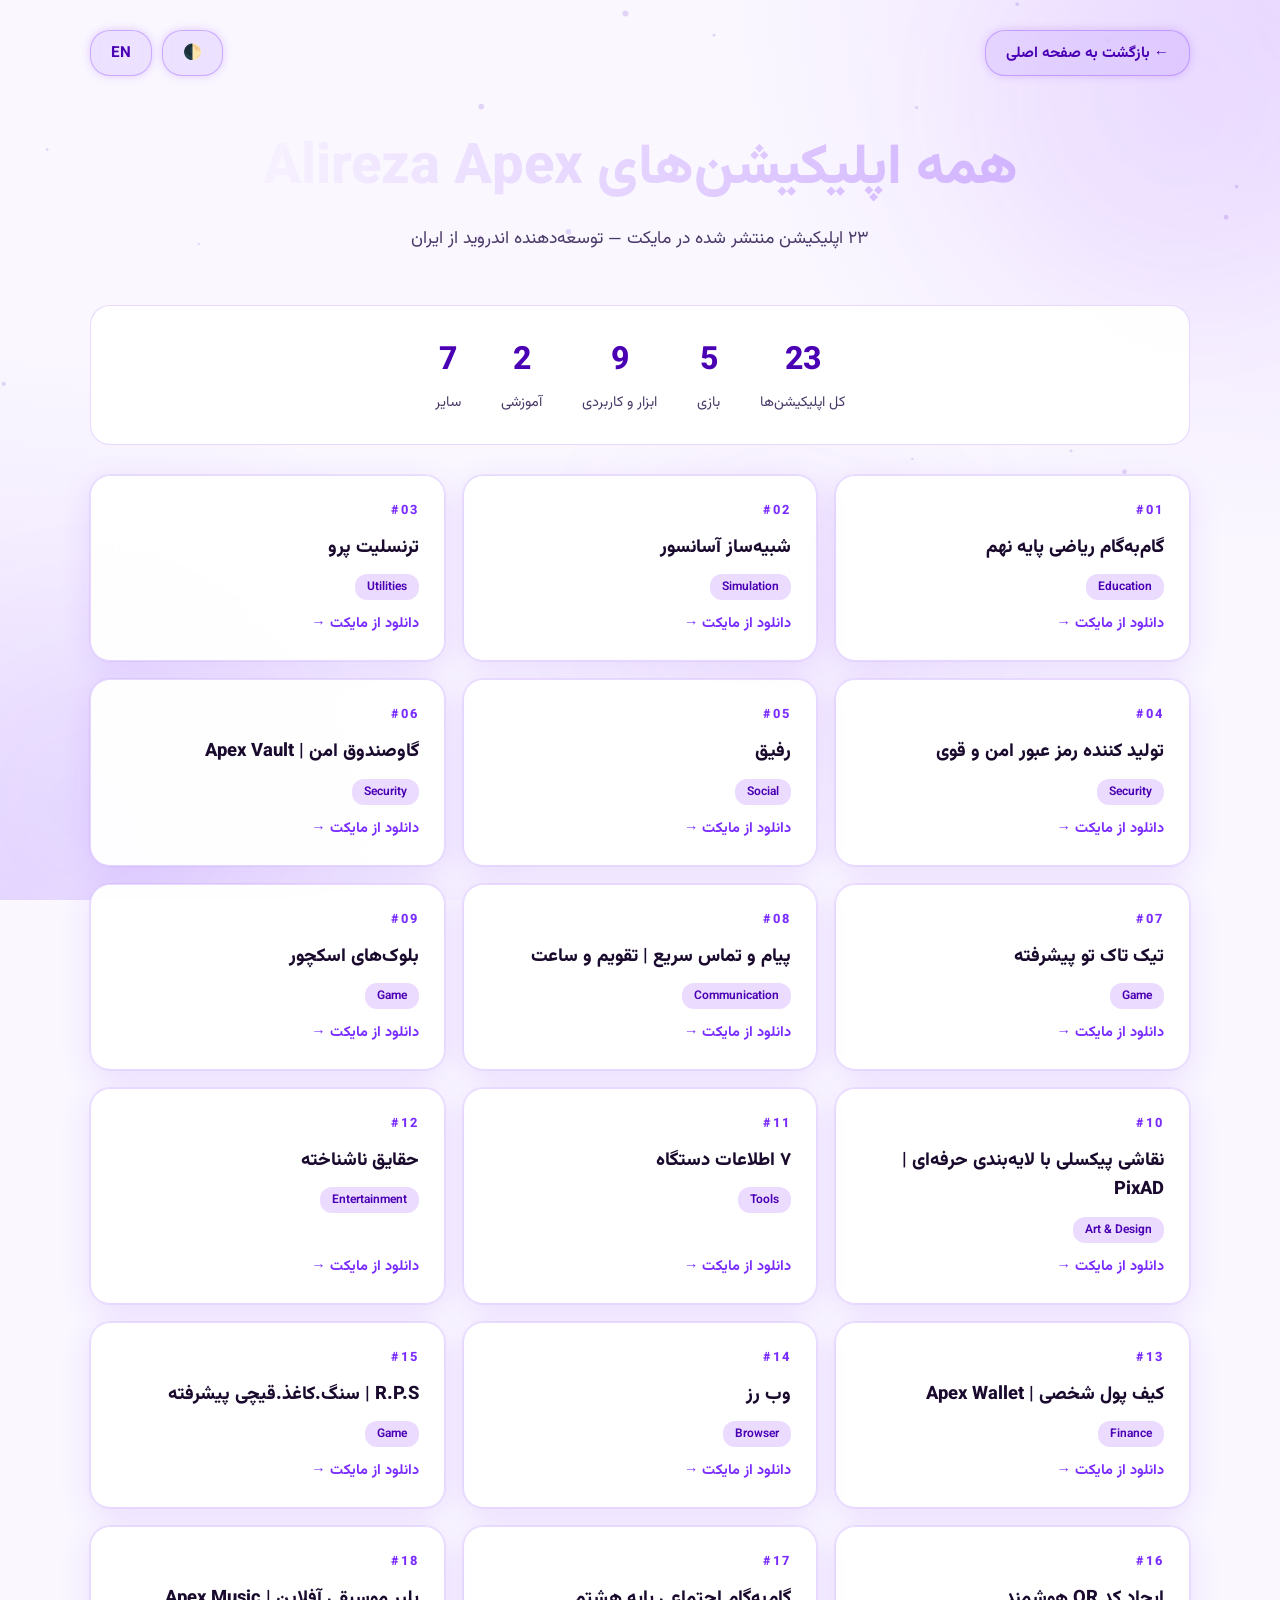
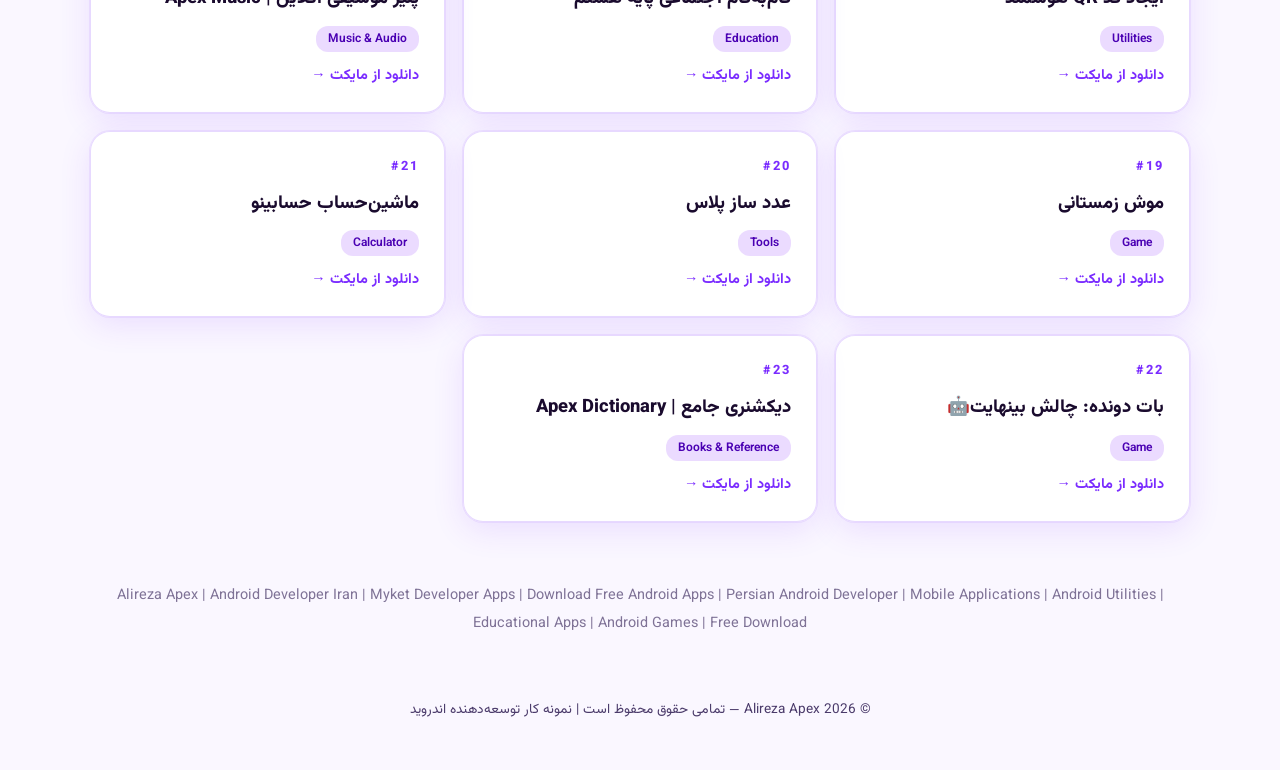
==== commit 45f309b0: "Update apps.html نسخه چهارمی که به دوزبانه" ====
--- a/apps.html
+++ b/apps.html
@@ -81,6 +81,7 @@
             --hover-glow: rgba(157, 77, 255, .4);
             --scrollbar-thumb: #9d4dff;
             --scrollbar-track: #1a1a2e;
+            --menu-bg: rgba(10, 10, 25, .95);
             --particle-color: rgba(157, 77, 255, 0.45);
             --blob-1: rgba(157, 77, 255, 0.15);
             --blob-2: rgba(122, 44, 255, 0.15);
@@ -99,6 +100,7 @@
             --hover-glow: rgba(122, 44, 255, .25);
             --scrollbar-thumb: #7a2cff;
             --scrollbar-track: #e8dcff;
+            --menu-bg: rgba(255, 250, 255, .98);
             --particle-color: rgba(100, 30, 200, 0.25);
             --blob-1: rgba(157, 77, 255, 0.12);
             --blob-2: rgba(122, 44, 255, 0.1);
@@ -127,8 +129,17 @@
         body.light-theme .back-btn, body.light-theme .theme-btn, body.light-theme .lang-btn { color: #4a00b3; background: rgba(122, 44, 255, .1); border-color: rgba(122, 44, 255, .3); }
         .back-btn:hover, .theme-btn:hover, .lang-btn:hover { background: rgba(157, 77, 255, .3); box-shadow: 0 0 20px #9d4dff; transform: translateY(-2px); }
         body.light-theme .back-btn:hover, body.light-theme .theme-btn:hover, body.light-theme .lang-btn:hover { background: rgba(122, 44, 255, .2); box-shadow: 0 0 20px rgba(122, 44, 255, .4); }
+        .hamburger-btn { display: none; font-size: 1.3rem; padding: 8px 16px; background: rgba(157, 77, 255, .15); border: 1px solid rgba(157, 77, 255, .4); color: #d8beff; border-radius: 20px; cursor: pointer; font-weight: 700; backdrop-filter: blur(10px); transition: .3s; box-shadow: 0 0 8px #9d4dff44; }
+        body.light-theme .hamburger-btn { color: #4a00b3; background: rgba(122, 44, 255, .1); border-color: rgba(122, 44, 255, .3); }
         .theme-btn { transition: transform .4s, background .3s, box-shadow .3s; }
         .theme-btn.rotating { transform: rotate(360deg); }
+        @media(max-width:768px) { .hamburger-btn { display: flex; } .top-bar .lang-btn, .top-bar .theme-btn { display: none; } .top-bar { justify-content: space-between; } }
+        .mobile-menu { position: fixed; top: 0; inset-inline-start: 0; width: 100%; height: 100%; background: var(--menu-bg); backdrop-filter: blur(20px); z-index: 8888; display: flex; flex-direction: column; align-items: center; justify-content: center; gap: 18px; transform: translateX(100%); transition: transform .3s; }
+        [dir="ltr"] .mobile-menu { transform: translateX(-100%); }
+        .mobile-menu.active { transform: translateX(0); }
+        .mobile-menu button, .mobile-menu a button { background: rgba(157, 77, 255, .2); border: 1px solid rgba(157, 77, 255, .4); color: white; padding: 16px 30px; border-radius: 20px; font-size: 1.2rem; cursor: pointer; width: 80%; box-sizing: border-box; }
+        body.light-theme .mobile-menu button, body.light-theme .mobile-menu a button { color: #1a0b2e; background: rgba(122, 44, 255, .15); border-color: rgba(122, 44, 255, .3); }
+        .mobile-menu a { width: 80%; text-decoration: none; display: block; }
         .header { text-align: center; padding: 40px 0 30px; }
         .header h1 { font-size: clamp(2rem, 5vw, 3.5rem); font-weight: 800; background: linear-gradient(90deg, #fff, #c9a6ff, #fff); background-size: 200% auto; -webkit-background-clip: text; -webkit-text-fill-color: transparent; background-clip: text; animation: gradientShift 4s ease-in-out infinite; margin-bottom: 10px; }
         @keyframes gradientShift { 0%, 100% { background-position: 0% center; } 50% { background-position: 100% center; } }
@@ -167,25 +178,26 @@
 
     <div class="container">
         <div class="top-bar">
-            <a href="./" class="back-btn">← Back to Homepage</a>
+            <a href="./" class="back-btn" data-i18n="back_btn">← بازگشت به صفحه اصلی</a>
+            <button class="hamburger-btn" id="hamburgerBtn" aria-label="باز کردن منو" aria-expanded="false">☰</button>
             <div style="display:flex;gap:10px;">
-                <button class="theme-btn" id="themeToggle" aria-label="Toggle theme">🌓</button>
-                <button class="lang-btn" id="langToggle" aria-label="Toggle language">EN</button>
+                <button class="theme-btn" id="themeToggle" aria-label="تغییر تم">🌓</button>
+                <button class="lang-btn" id="langToggle" aria-label="تغییر زبان">EN</button>
             </div>
         </div>
 
         <div class="header">
-            <h1>All Android Apps by Alireza Apex</h1>
-            <p>23 published applications on Myket — Android Developer from Iran. Browse and download free apps, games, tools, and utilities.</p>
+            <h1 data-i18n="page_title">همه اپلیکیشن‌های Alireza Apex</h1>
+            <p data-i18n="page_desc">۲۳ اپلیکیشن منتشر شده در مایکت — توسعه‌دهنده اندروید از ایران</p>
         </div>
 
         <div class="stats">
             <div class="stats-grid">
-                <div class="stat-item"><div class="stat-number">23</div><div class="stat-label">Total Apps</div></div>
-                <div class="stat-item"><div class="stat-number">5</div><div class="stat-label">Games</div></div>
-                <div class="stat-item"><div class="stat-number">9</div><div class="stat-label">Utilities & Tools</div></div>
-                <div class="stat-item"><div class="stat-number">2</div><div class="stat-label">Educational</div></div>
-                <div class="stat-item"><div class="stat-number">7</div><div class="stat-label">Other Categories</div></div>
+                <div class="stat-item"><div class="stat-number">23</div><div class="stat-label" data-i18n="stat_total">کل اپلیکیشن‌ها</div></div>
+                <div class="stat-item"><div class="stat-number">5</div><div class="stat-label" data-i18n="stat_games">بازی</div></div>
+                <div class="stat-item"><div class="stat-number">9</div><div class="stat-label" data-i18n="stat_utils">ابزار و کاربردی</div></div>
+                <div class="stat-item"><div class="stat-number">2</div><div class="stat-label" data-i18n="stat_edu">آموزشی</div></div>
+                <div class="stat-item"><div class="stat-number">7</div><div class="stat-label" data-i18n="stat_other">سایر</div></div>
             </div>
         </div>
 
@@ -195,7 +207,16 @@
             Alireza Apex | Android Developer Iran | Myket Developer Apps | Download Free Android Apps | Persian Android Developer | Mobile Applications | Android Utilities | Educational Apps | Android Games | Free Download
         </div>
 
-        <footer>© 2026 Alireza Apex — All Rights Reserved | Android Developer Portfolio</footer>
+        <footer data-i18n="footer">© 2026 Alireza Apex — تمامی حقوق محفوظ است | نمونه کار توسعه‌دهنده اندروید</footer>
+    </div>
+
+    <div class="mobile-menu" id="mobileMenu" role="dialog" aria-modal="true">
+        <a href="./"><button data-i18n="menu_home">🏠 صفحه اصلی</button></a>
+        <button id="mobileThemeBtn">🌓 تغییر تم</button>
+        <button id="mobileLangBtn">FA / EN</button>
+        <a href="https://myket.ir/developer/dev-99625/apps?lang=fa" target="_blank" rel="noopener"><button data-i18n="menu_myket">🚀 مشاهده در مایکت</button></a>
+        <button id="mobileShareBtn" data-i18n="menu_share">📤 اشتراک‌گذاری</button>
+        <button id="mobileCloseBtn" data-i18n="menu_close" aria-label="بستن منو">❌ بستن</button>
     </div>
 
     <script>
@@ -234,31 +255,104 @@
                 lowPerf: false
             };
 
+            const TRANSLATIONS = {
+                fa: {
+                    back_btn: "← بازگشت به صفحه اصلی",
+                    page_title: "همه اپلیکیشن‌های Alireza Apex",
+                    page_desc: "۲۳ اپلیکیشن منتشر شده در مایکت — توسعه‌دهنده اندروید از ایران",
+                    stat_total: "کل اپلیکیشن‌ها",
+                    stat_games: "بازی",
+                    stat_utils: "ابزار و کاربردی",
+                    stat_edu: "آموزشی",
+                    stat_other: "سایر",
+                    download: "دانلود از مایکت",
+                    footer: "© 2026 Alireza Apex — تمامی حقوق محفوظ است | نمونه کار توسعه‌دهنده اندروید",
+                    lang_btn: "EN",
+                    menu_home: "🏠 صفحه اصلی",
+                    menu_myket: "🚀 مشاهده در مایکت",
+                    menu_share: "📤 اشتراک‌گذاری",
+                    menu_close: "❌ بستن",
+                    theme_auto: "🌓 خودکار",
+                    theme_light: "☀️ روشن",
+                    theme_dark: "🌙 تاریک",
+                    toast_theme_auto: "تم خودکار فعال شد",
+                    toast_theme_light: "تم روشن فعال شد",
+                    toast_theme_dark: "تم تاریک فعال شد",
+                    toast_link_copied: "لینک کپی شد!"
+                },
+                en: {
+                    back_btn: "← Back to Homepage",
+                    page_title: "All Android Apps by Alireza Apex",
+                    page_desc: "23 published applications on Myket — Android Developer from Iran",
+                    stat_total: "Total Apps",
+                    stat_games: "Games",
+                    stat_utils: "Utilities & Tools",
+                    stat_edu: "Educational",
+                    stat_other: "Other Categories",
+                    download: "Download on Myket",
+                    footer: "© 2026 Alireza Apex — All Rights Reserved | Android Developer Portfolio",
+                    lang_btn: "FA",
+                    menu_home: "🏠 Homepage",
+                    menu_myket: "🚀 View on Myket",
+                    menu_share: "📤 Share",
+                    menu_close: "❌ Close",
+                    theme_auto: "🌓 Auto",
+                    theme_light: "☀️ Light",
+                    theme_dark: "🌙 Dark",
+                    toast_theme_auto: "Auto theme enabled",
+                    toast_theme_light: "Light theme enabled",
+                    toast_theme_dark: "Dark theme enabled",
+                    toast_link_copied: "Link copied!"
+                }
+            };
+
+            function t(key) { return TRANSLATIONS[state.lang]?.[key] || key; }
+
             const D = {};
             function cacheDom() {
                 D.appsGrid = document.getElementById('appsGrid');
                 D.themeToggle = document.getElementById('themeToggle');
                 D.langToggle = document.getElementById('langToggle');
+                D.mobileMenu = document.getElementById('mobileMenu');
+                D.hamburgerBtn = document.getElementById('hamburgerBtn');
+                D.mobileThemeBtn = document.getElementById('mobileThemeBtn');
+                D.mobileLangBtn = document.getElementById('mobileLangBtn');
+                D.mobileShareBtn = document.getElementById('mobileShareBtn');
+                D.mobileCloseBtn = document.getElementById('mobileCloseBtn');
+                D.particles = document.getElementById('particles');
+                D.i18nEls = document.querySelectorAll('[data-i18n]');
+            }
+
+            function render() {
+                D.i18nEls.forEach(el => {
+                    const key = el.getAttribute('data-i18n');
+                    const val = t(key);
+                    if (val !== key) el.textContent = val;
+                });
+                if (D.langToggle) D.langToggle.textContent = t('lang_btn');
+                if (D.mobileLangBtn) D.mobileLangBtn.textContent = state.lang === 'fa' ? 'FA / EN' : 'EN / FA';
+                document.documentElement.lang = state.lang;
+                document.documentElement.dir = state.lang === 'fa' ? 'rtl' : 'ltr';
+                updateThemeUI();
+                renderApps();
+            }
+
+            function updateThemeUI() {
+                const icons = { auto: '🌓', light: '☀️', dark: '🌙' };
+                const keys = { auto: 'theme_auto', light: 'theme_light', dark: 'theme_dark' };
+                if (D.themeToggle) D.themeToggle.textContent = icons[state.theme] || '🌓';
+                if (D.mobileThemeBtn) D.mobileThemeBtn.textContent = t(keys[state.theme]);
             }
 
             function getSystemTheme() {
                 return window.matchMedia('(prefers-color-scheme: dark)').matches ? 'dark' : 'light';
             }
 
-            function getEffectiveTheme() {
-                return state.theme === 'auto' ? getSystemTheme() : state.theme;
-            }
-
             function applyTheme() {
-                document.body.classList.toggle('light-theme', getEffectiveTheme() === 'light');
+                const effective = state.theme === 'auto' ? getSystemTheme() : state.theme;
+                document.body.classList.toggle('light-theme', effective === 'light');
                 localStorage.setItem('theme', state.theme);
-                updateThemeBtn();
-            }
-
-            function updateThemeBtn() {
-                if (!D.themeToggle) return;
-                const icons = { auto: '🌓', light: '☀️', dark: '🌙' };
-                D.themeToggle.textContent = icons[state.theme] || '🌓';
+                updateThemeUI();
             }
 
             function cycleTheme() {
@@ -269,43 +363,67 @@
                     setTimeout(() => D.themeToggle.classList.remove('rotating'), 400);
                 }
                 applyTheme();
+                const msgs = { auto: t('toast_theme_auto'), light: t('toast_theme_light'), dark: t('toast_theme_dark') };
+                showToast(msgs[state.theme]);
             }
 
             function toggleLang() {
                 state.lang = state.lang === 'fa' ? 'en' : 'fa';
                 localStorage.setItem('lang', state.lang);
-                if (D.langToggle) D.langToggle.textContent = state.lang === 'fa' ? 'EN' : 'FA';
-                document.documentElement.lang = state.lang;
+                render();
             }
 
             function renderApps() {
                 if (!D.appsGrid) return;
-                const labels = {
-                    fa: { download: 'دانلود از مایکت', back: '← بازگشت به صفحه اصلی', title: 'همه اپلیکیشن‌های Alireza Apex', desc: '۲۳ اپلیکیشن منتشر شده در مایکت — توسعه‌دهنده اندروید از ایران', total: 'کل اپلیکیشن‌ها', games: 'بازی', utilities: 'ابزار و کاربردی', education: 'آموزشی', other: 'سایر', footer: '© 2026 Alireza Apex — تمامی حقوق محفوظ است | نمونه کار توسعه‌دهنده اندروید' },
-                    en: { download: 'Download on Myket', back: '← Back to Homepage', title: 'All Android Apps by Alireza Apex', desc: '23 published applications on Myket — Android Developer from Iran. Browse and download free apps, games, tools, and utilities.', total: 'Total Apps', games: 'Games', utilities: 'Utilities & Tools', education: 'Educational', other: 'Other Categories', footer: '© 2026 Alireza Apex — All Rights Reserved | Android Developer Portfolio' }
-                };
-                const l = labels[state.lang] || labels.en;
-                
-                document.querySelector('.header h1').textContent = l.title;
-                document.querySelector('.header p').textContent = l.desc;
-                document.querySelector('.back-btn').innerHTML = `← ${l.back}`;
-                document.querySelector('.stat-item:nth-child(1) .stat-label').textContent = l.total;
-                document.querySelector('.stat-item:nth-child(2) .stat-label').textContent = l.games;
-                document.querySelector('.stat-item:nth-child(3) .stat-label').textContent = l.utilities;
-                document.querySelector('.stat-item:nth-child(4) .stat-label').textContent = l.education;
-                document.querySelector('.stat-item:nth-child(5) .stat-label').textContent = l.other;
-                document.querySelector('footer').textContent = l.footer;
-                if (D.langToggle) D.langToggle.textContent = state.lang === 'fa' ? 'EN' : 'FA';
-                document.documentElement.lang = state.lang;
-
+                const downloadText = t('download');
                 D.appsGrid.innerHTML = apps.map(app => `
                     <a href="https://myket.ir/app/${app.pkg}" target="_blank" rel="noopener" class="app-card">
                         <span class="app-number">#${app.num}</span>
                         <span class="app-name">${app.name}</span>
                         <span class="app-category"><span class="category-badge">${app.cat}</span></span>
-                        <span class="app-link">${l.download} →</span>
+                        <span class="app-link">${downloadText} →</span>
                     </a>
                 `).join('');
+            }
+
+            function openMenu() {
+                if (D.mobileMenu) { D.mobileMenu.classList.add('active'); D.hamburgerBtn.setAttribute('aria-expanded', 'true'); }
+            }
+
+            function closeMenu() {
+                if (D.mobileMenu) { D.mobileMenu.classList.remove('active'); D.hamburgerBtn.setAttribute('aria-expanded', 'false'); }
+            }
+
+            let toastTimer = null;
+            function showToast(msg) {
+                const toast = document.getElementById('toast');
+                if (!toast) {
+                    const t = document.createElement('div');
+                    t.id = 'toast';
+                    t.style.cssText = 'position:fixed;bottom:25px;left:50%;transform:translateX(-50%) translateY(100px);background:#9d4dff;padding:12px 25px;border-radius:999px;color:white;font-weight:700;opacity:0;pointer-events:none;transition:opacity .35s,transform .35s;z-index:9999;box-shadow:0 8px 30px rgba(157,77,255,.4);';
+                    document.body.appendChild(t);
+                    toast = t;
+                }
+                if (toastTimer) clearTimeout(toastTimer);
+                toast.textContent = msg;
+                toast.classList.add('show');
+                toast.style.opacity = '1';
+                toast.style.transform = 'translateX(-50%) translateY(0)';
+                toastTimer = setTimeout(() => {
+                    toast.style.opacity = '0';
+                    toast.style.transform = 'translateX(-50%) translateY(100px)';
+                }, 3000);
+            }
+
+            function shareSite() {
+                const url = 'https://wzxqrmt-code.github.io/apps';
+                if (navigator.share) {
+                    navigator.share({ title: 'All Apps - Alireza Apex', url }).catch(() => {});
+                } else {
+                    if (navigator.clipboard?.writeText) {
+                        navigator.clipboard.writeText(url).then(() => showToast(t('toast_link_copied')));
+                    }
+                }
             }
 
             function detectLowPerformance() {
@@ -319,11 +437,10 @@
             }
 
             function setupParticles() {
-                const canvas = document.getElementById('particles');
-                if (!canvas || state.lowPerf) { if (canvas) canvas.style.display = 'none'; return; }
-                const ctx = canvas.getContext('2d');
+                if (!D.particles || state.lowPerf) { if (D.particles) D.particles.style.display = 'none'; return; }
+                const ctx = D.particles.getContext('2d');
                 let w, h;
-                function resize() { w = canvas.width = window.innerWidth; h = canvas.height = window.innerHeight; }
+                function resize() { w = D.particles.width = window.innerWidth; h = D.particles.height = window.innerHeight; }
                 resize();
                 window.addEventListener('resize', resize);
                 const particles = [];
@@ -334,12 +451,8 @@
                     ctx.clearRect(0, 0, w, h);
                     const color = getComputedStyle(document.body).getPropertyValue('--particle-color').trim() || 'rgba(157,77,255,0.45)';
                     for (let p of particles) {
-                        ctx.beginPath();
-                        ctx.arc(p.x, p.y, p.r, 0, Math.PI * 2);
-                        ctx.fillStyle = color;
-                        ctx.fill();
-                        p.x += p.vx;
-                        p.y += p.vy;
+                        ctx.beginPath(); ctx.arc(p.x, p.y, p.r, 0, Math.PI * 2); ctx.fillStyle = color; ctx.fill();
+                        p.x += p.vx; p.y += p.vy;
                         if (p.x < 0 || p.x > w) p.vx *= -1;
                         if (p.y < 0 || p.y > h) p.vy *= -1;
                     }
@@ -351,6 +464,11 @@
             function bindEvents() {
                 if (D.themeToggle) D.themeToggle.addEventListener('click', cycleTheme);
                 if (D.langToggle) D.langToggle.addEventListener('click', toggleLang);
+                if (D.mobileThemeBtn) D.mobileThemeBtn.addEventListener('click', cycleTheme);
+                if (D.mobileLangBtn) D.mobileLangBtn.addEventListener('click', toggleLang);
+                if (D.hamburgerBtn) D.hamburgerBtn.addEventListener('click', openMenu);
+                if (D.mobileCloseBtn) D.mobileCloseBtn.addEventListener('click', closeMenu);
+                if (D.mobileShareBtn) D.mobileShareBtn.addEventListener('click', () => { shareSite(); closeMenu(); });
                 const mq = window.matchMedia('(prefers-color-scheme: dark)');
                 const handleChange = () => { if (state.theme === 'auto') applyTheme(); };
                 if (mq.addEventListener) mq.addEventListener('change', handleChange);
@@ -363,8 +481,11 @@
                 detectLowPerformance();
                 cacheDom();
                 applyTheme();
-                if (D.langToggle) D.langToggle.textContent = state.lang === 'fa' ? 'EN' : 'FA';
+                if (D.langToggle) D.langToggle.textContent = t('lang_btn');
+                if (D.mobileLangBtn) D.mobileLangBtn.textContent = state.lang === 'fa' ? 'FA / EN' : 'EN / FA';
                 document.documentElement.lang = state.lang;
+                document.documentElement.dir = state.lang === 'fa' ? 'rtl' : 'ltr';
+                updateThemeUI();
                 renderApps();
                 bindEvents();
                 setupParticles();
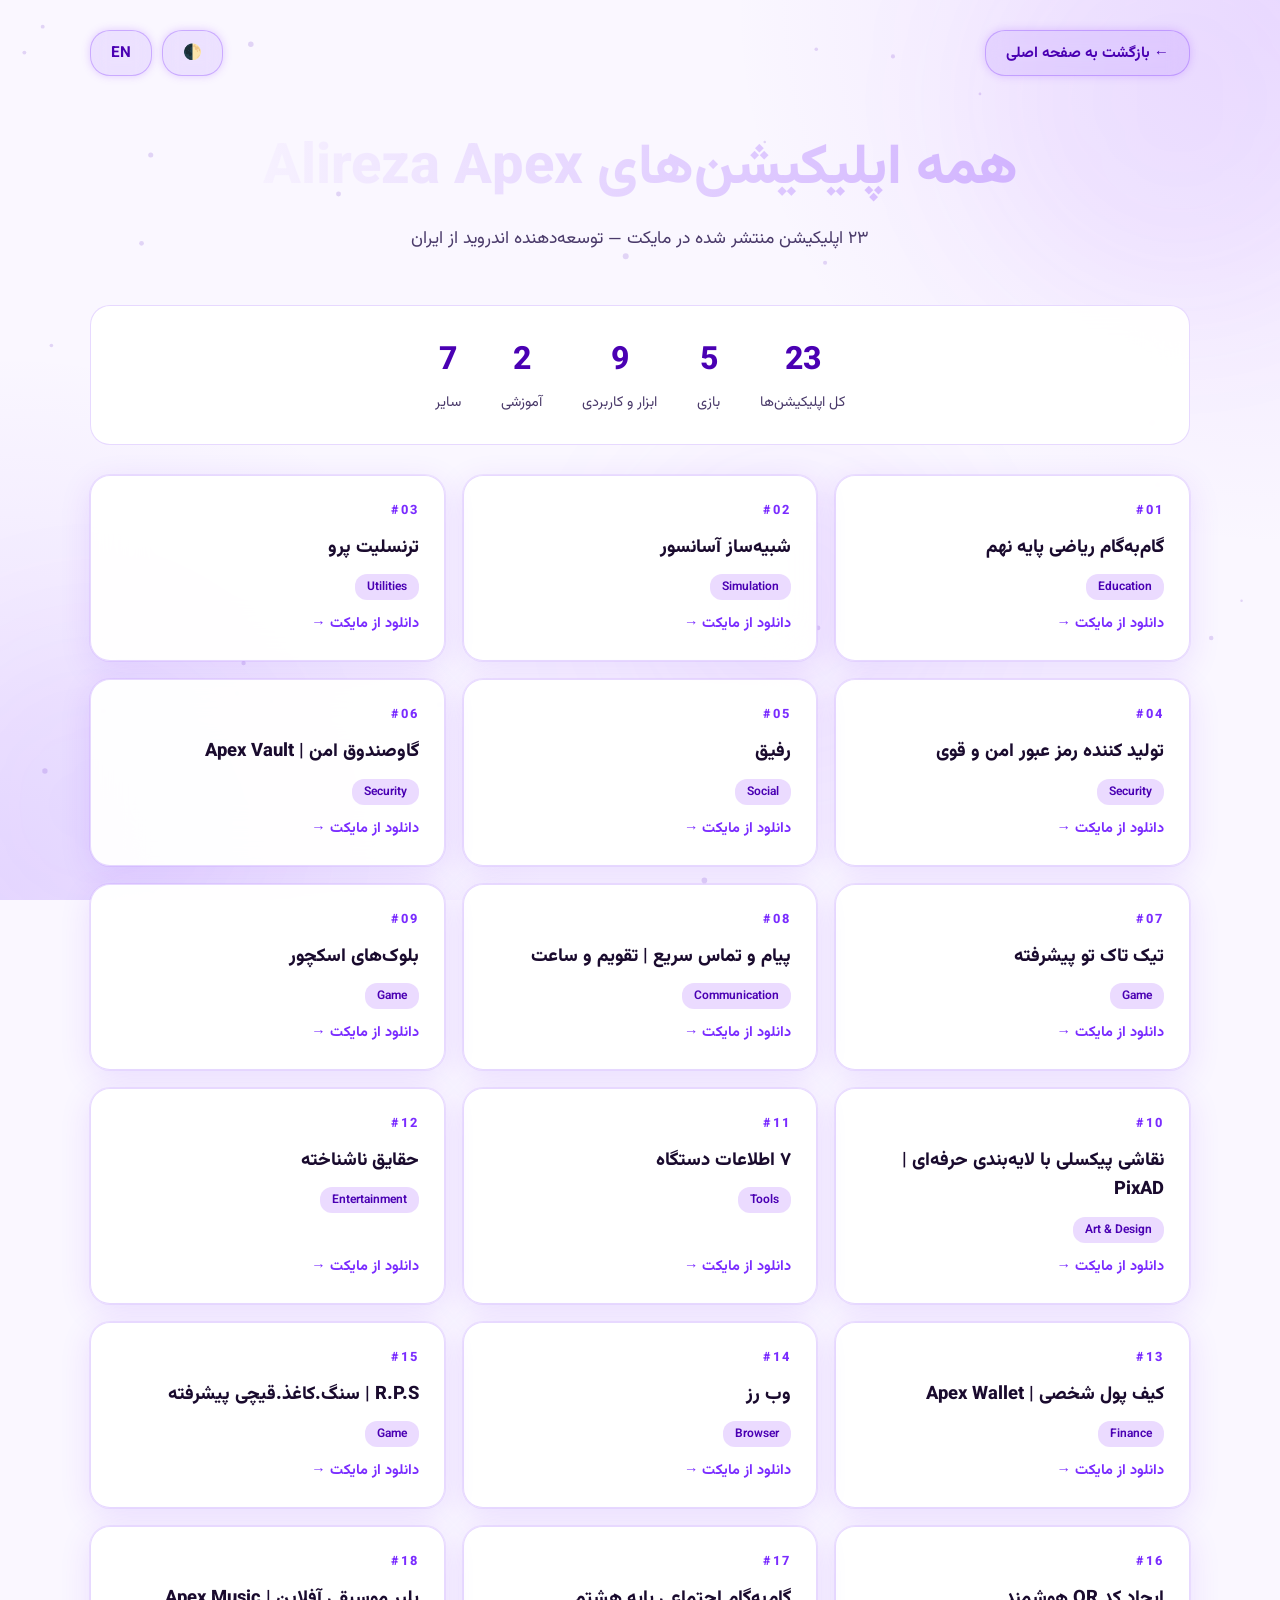
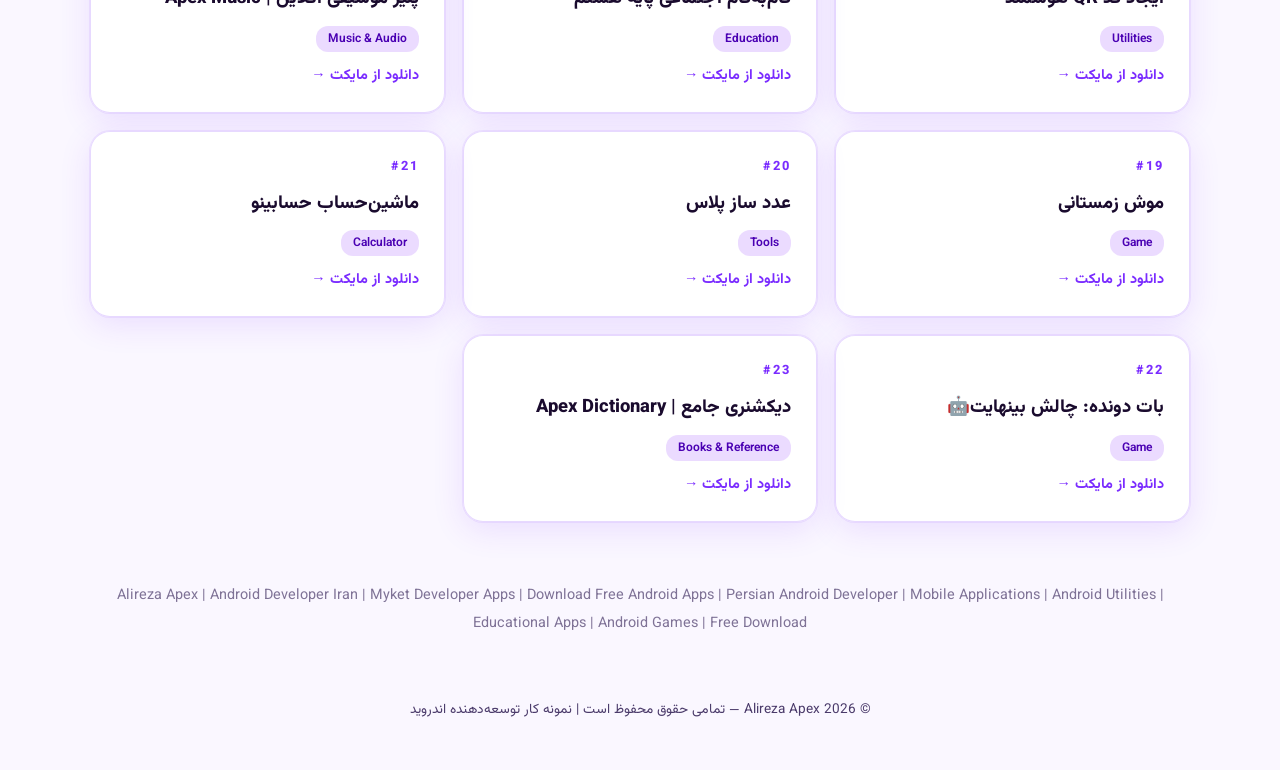
==== commit 5aa661c6: "Update apps.html دکمه های هم اندازه با دیپ سیک" ====
--- a/apps.html
+++ b/apps.html
@@ -137,9 +137,8 @@
         .mobile-menu { position: fixed; top: 0; inset-inline-start: 0; width: 100%; height: 100%; background: var(--menu-bg); backdrop-filter: blur(20px); z-index: 8888; display: flex; flex-direction: column; align-items: center; justify-content: center; gap: 18px; transform: translateX(100%); transition: transform .3s; }
         [dir="ltr"] .mobile-menu { transform: translateX(-100%); }
         .mobile-menu.active { transform: translateX(0); }
-        .mobile-menu button, .mobile-menu a button { background: rgba(157, 77, 255, .2); border: 1px solid rgba(157, 77, 255, .4); color: white; padding: 16px 30px; border-radius: 20px; font-size: 1.2rem; cursor: pointer; width: 80%; box-sizing: border-box; }
-        body.light-theme .mobile-menu button, body.light-theme .mobile-menu a button { color: #1a0b2e; background: rgba(122, 44, 255, .15); border-color: rgba(122, 44, 255, .3); }
-        .mobile-menu a { width: 80%; text-decoration: none; display: block; }
+        .mobile-menu button { background: rgba(157, 77, 255, .2); border: 1px solid rgba(157, 77, 255, .4); color: white; padding: 16px 30px; border-radius: 20px; font-size: 1.2rem; cursor: pointer; width: 80%; }
+        body.light-theme .mobile-menu button { color: #1a0b2e; background: rgba(122, 44, 255, .15); border-color: rgba(122, 44, 255, .3); }
         .header { text-align: center; padding: 40px 0 30px; }
         .header h1 { font-size: clamp(2rem, 5vw, 3.5rem); font-weight: 800; background: linear-gradient(90deg, #fff, #c9a6ff, #fff); background-size: 200% auto; -webkit-background-clip: text; -webkit-text-fill-color: transparent; background-clip: text; animation: gradientShift 4s ease-in-out infinite; margin-bottom: 10px; }
         @keyframes gradientShift { 0%, 100% { background-position: 0% center; } 50% { background-position: 100% center; } }
@@ -211,12 +210,12 @@
     </div>
 
     <div class="mobile-menu" id="mobileMenu" role="dialog" aria-modal="true">
-        <a href="./"><button data-i18n="menu_home">🏠 صفحه اصلی</button></a>
-        <button id="mobileThemeBtn">🌓 تغییر تم</button>
-        <button id="mobileLangBtn">FA / EN</button>
-        <a href="https://myket.ir/developer/dev-99625/apps?lang=fa" target="_blank" rel="noopener"><button data-i18n="menu_myket">🚀 مشاهده در مایکت</button></a>
-        <button id="mobileShareBtn" data-i18n="menu_share">📤 اشتراک‌گذاری</button>
-        <button id="mobileCloseBtn" data-i18n="menu_close" aria-label="بستن منو">❌ بستن</button>
+        <a href="./" style="display:contents;text-decoration:none"><button data-i18n="menu_home" style="width:80%">🏠 صفحه اصلی</button></a>
+        <button id="mobileThemeBtn" style="width:80%">🌓 تغییر تم</button>
+        <button id="mobileLangBtn" style="width:80%">FA / EN</button>
+        <a href="https://myket.ir/developer/dev-99625/apps?lang=fa" target="_blank" rel="noopener" style="display:contents;text-decoration:none"><button data-i18n="menu_myket" style="width:80%">🚀 مشاهده در مایکت</button></a>
+        <button id="mobileShareBtn" style="width:80%" data-i18n="menu_share">📤 اشتراک‌گذاری</button>
+        <button id="mobileCloseBtn" style="width:80%" data-i18n="menu_close" aria-label="بستن منو">❌ بستن</button>
     </div>
 
     <script>
@@ -396,17 +395,15 @@
 
             let toastTimer = null;
             function showToast(msg) {
-                const toast = document.getElementById('toast');
+                let toast = document.getElementById('toast');
                 if (!toast) {
-                    const t = document.createElement('div');
-                    t.id = 'toast';
-                    t.style.cssText = 'position:fixed;bottom:25px;left:50%;transform:translateX(-50%) translateY(100px);background:#9d4dff;padding:12px 25px;border-radius:999px;color:white;font-weight:700;opacity:0;pointer-events:none;transition:opacity .35s,transform .35s;z-index:9999;box-shadow:0 8px 30px rgba(157,77,255,.4);';
-                    document.body.appendChild(t);
-                    toast = t;
+                    toast = document.createElement('div');
+                    toast.id = 'toast';
+                    toast.style.cssText = 'position:fixed;bottom:25px;left:50%;transform:translateX(-50%) translateY(100px);background:#9d4dff;padding:12px 25px;border-radius:999px;color:white;font-weight:700;opacity:0;pointer-events:none;transition:opacity .35s,transform .35s;z-index:9999;box-shadow:0 8px 30px rgba(157,77,255,.4);';
+                    document.body.appendChild(toast);
                 }
                 if (toastTimer) clearTimeout(toastTimer);
                 toast.textContent = msg;
-                toast.classList.add('show');
                 toast.style.opacity = '1';
                 toast.style.transform = 'translateX(-50%) translateY(0)';
                 toastTimer = setTimeout(() => {
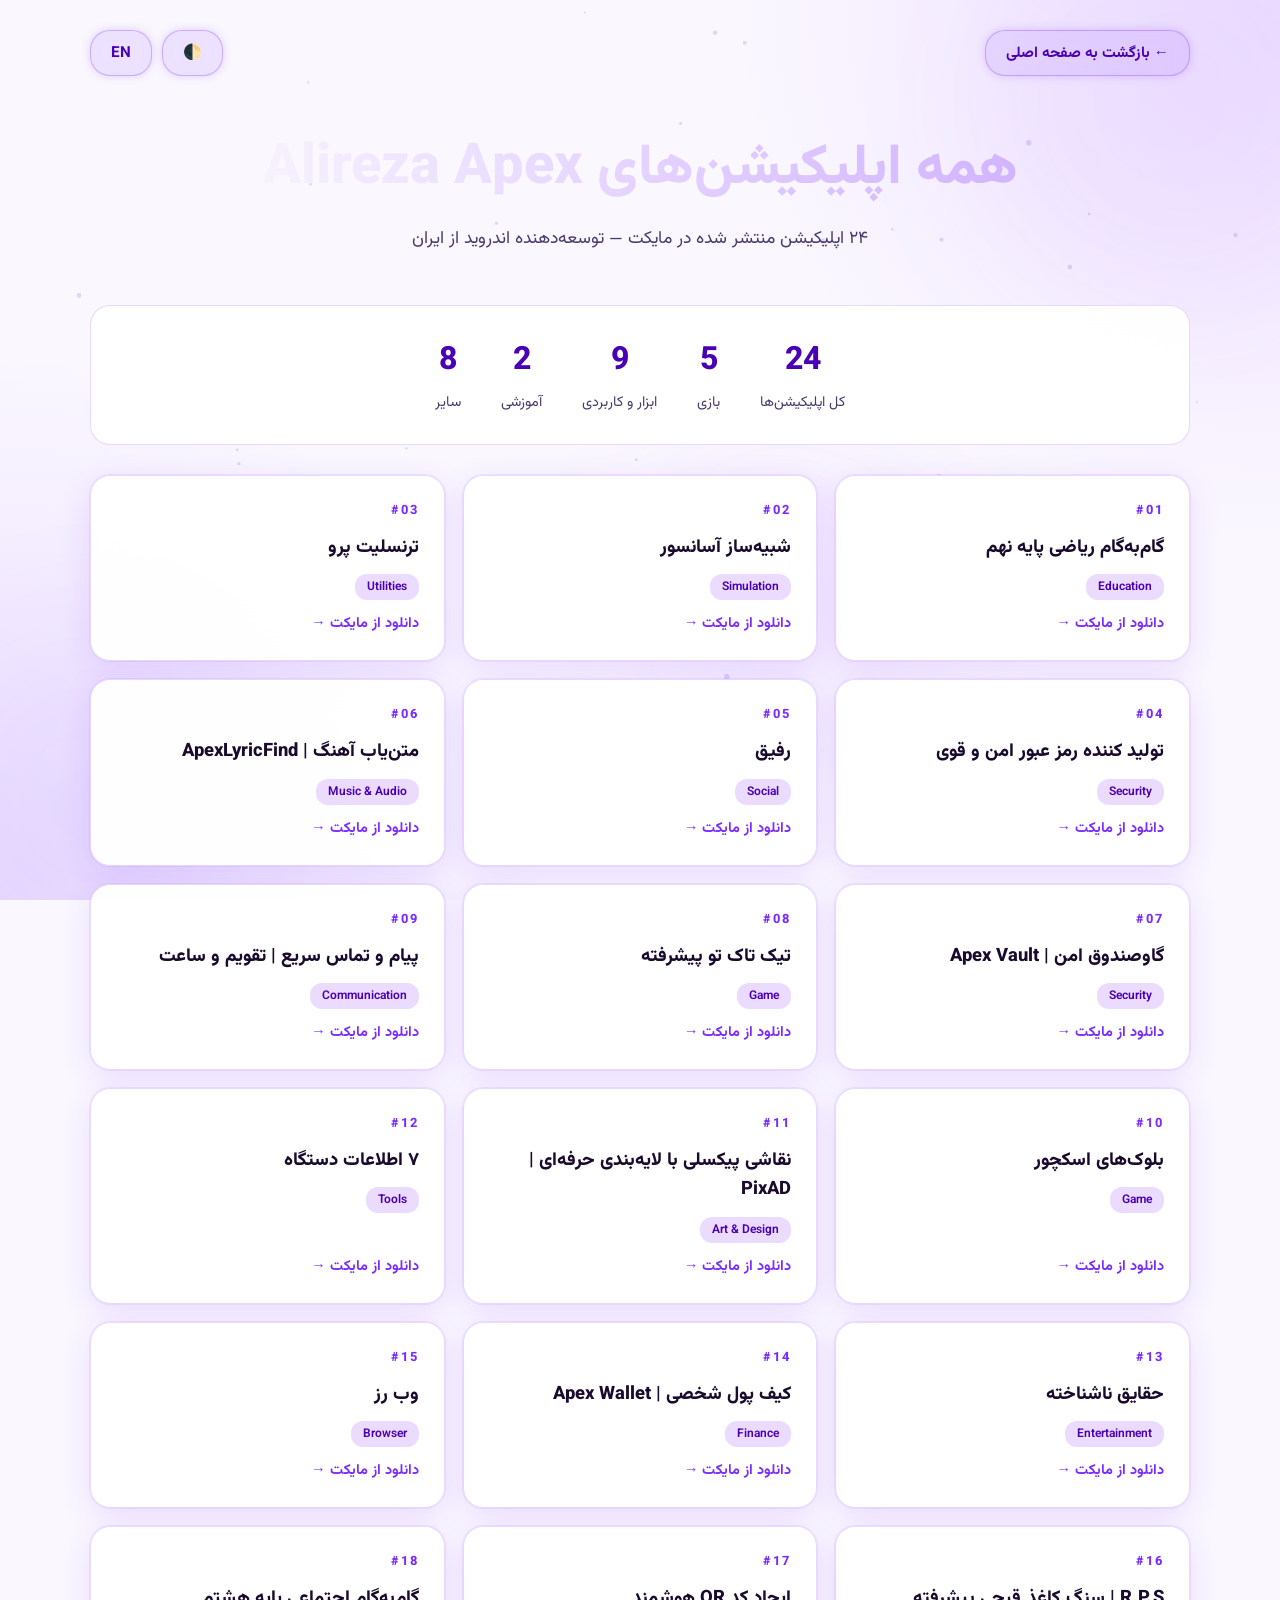
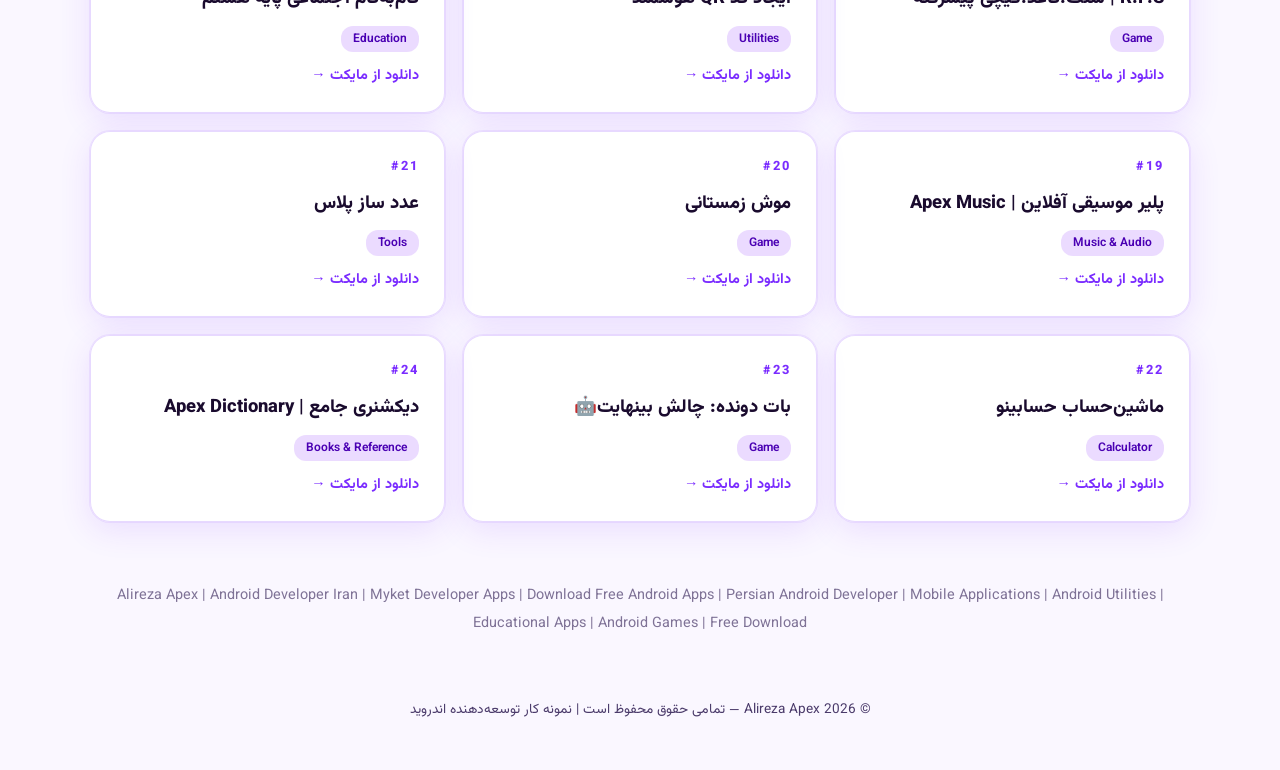
==== commit 109bbfae: "Update apps.html نسخه با اپ ۲۴" ====
--- a/apps.html
+++ b/apps.html
@@ -4,7 +4,7 @@
     <meta charset="UTF-8">
     <meta name="viewport" content="width=device-width, initial-scale=1.0">
     <title>All Apps | Alireza Apex | Android Developer Iran | Myket Apps</title>
-    <meta name="description" content="Complete list of 23 Android applications developed by Alireza Apex available on Myket. Download free Android apps, utilities, games, and tools.">
+    <meta name="description" content="Complete list of 24 Android applications developed by Alireza Apex available on Myket. Download free Android apps, utilities, games, and tools.">
     <meta name="keywords" content="Alireza Apex apps, Android developer Iran, Myket developer apps, download Android apps, free Android apps, Persian Android developer, Android utilities, mobile apps Iran">
     <meta name="author" content="Alireza Apex">
     <meta name="robots" content="index, follow">
@@ -20,8 +20,8 @@
     <link rel="apple-touch-icon" href="https://wzxqrmt-code.github.io/1780913134571.webp">
     <link rel="manifest" href="./manifest.json">
     
-    <meta property="og:title" content="All Android Apps by Alireza Apex | 23 Apps on Myket">
-    <meta property="og:description" content="Browse all 23 Android applications developed by Alireza Apex. Download free apps, games, and tools from Myket.">
+    <meta property="og:title" content="All Android Apps by Alireza Apex | 24 Apps on Myket">
+    <meta property="og:description" content="Browse all 24 Android applications developed by Alireza Apex. Download free apps, games, and tools from Myket.">
     <meta property="og:image" content="https://wzxqrmt-code.github.io/1780913134571.webp">
     <meta property="og:url" content="https://wzxqrmt-code.github.io/apps">
     <meta property="og:type" content="website">
@@ -32,34 +32,36 @@
       "@context": "https://schema.org",
       "@type": "CollectionPage",
       "name": "All Android Apps by Alireza Apex",
-      "description": "Complete list of 23 Android applications developed by Alireza Apex available on Myket",
+      "description": "Complete list of 24 Android applications developed by Alireza Apex available on Myket",
       "url": "https://wzxqrmt-code.github.io/apps",
       "mainEntity": {
         "@type": "ItemList",
+        "numberOfItems": 24,
         "itemListElement": [
           {"@type": "SoftwareApplication", "position": 1, "name": "گام‌به‌گام ریاضی پایه نهم", "operatingSystem": "Android", "applicationCategory": "Education", "url": "https://myket.ir/app/com.nine.class"},
           {"@type": "SoftwareApplication", "position": 2, "name": "شبیه‌ساز آسانسور", "operatingSystem": "Android", "applicationCategory": "Simulation", "url": "https://myket.ir/app/com.sh.theuxs.elevatorsimulator"},
           {"@type": "SoftwareApplication", "position": 3, "name": "ترنسلیت پرو", "operatingSystem": "Android", "applicationCategory": "Utilities", "url": "https://myket.ir/app/com.sh.TranslatorPro"},
           {"@type": "SoftwareApplication", "position": 4, "name": "تولید کننده رمز عبور امن و قوی", "operatingSystem": "Android", "applicationCategory": "Security", "url": "https://myket.ir/app/com.sh.password.generator"},
           {"@type": "SoftwareApplication", "position": 5, "name": "رفیق", "operatingSystem": "Android", "applicationCategory": "Social", "url": "https://myket.ir/app/com.sh.rafigh"},
-          {"@type": "SoftwareApplication", "position": 6, "name": "گاوصندوق امن | Apex Vault", "operatingSystem": "Android", "applicationCategory": "Security", "url": "https://myket.ir/app/com.sh.apex.secure.vault"},
-          {"@type": "SoftwareApplication", "position": 7, "name": "تیک تاک تو پیشرفته", "operatingSystem": "Android", "applicationCategory": "Game", "url": "https://myket.ir/app/com.s.h.valer.tictactoe"},
-          {"@type": "SoftwareApplication", "position": 8, "name": "پیام و تماس سریع | تقویم و ساعت", "operatingSystem": "Android", "applicationCategory": "Communication", "url": "https://myket.ir/app/com.my.messagees.w"},
-          {"@type": "SoftwareApplication", "position": 9, "name": "بلوک‌های اسکچور", "operatingSystem": "Android", "applicationCategory": "Game", "url": "https://myket.ir/app/com.sh.sk.blocks"},
-          {"@type": "SoftwareApplication", "position": 10, "name": "نقاشی پیکسلی با لایه‌بندی حرفه‌ای | PixAD", "operatingSystem": "Android", "applicationCategory": "Art & Design", "url": "https://myket.ir/app/com.inflps.pixartd"},
-          {"@type": "SoftwareApplication", "position": 11, "name": "۷ اطلاعات دستگاه", "operatingSystem": "Android", "applicationCategory": "Tools", "url": "https://myket.ir/app/com.sh.sevendeviceinfo"},
-          {"@type": "SoftwareApplication", "position": 12, "name": "حقایق ناشناخته", "operatingSystem": "Android", "applicationCategory": "Entertainment", "url": "https://myket.ir/app/com.alireza.facts"},
-          {"@type": "SoftwareApplication", "position": 13, "name": "کیف پول شخصی | Apex Wallet", "operatingSystem": "Android", "applicationCategory": "Finance", "url": "https://myket.ir/app/com.sh.apex.wallet"},
-          {"@type": "SoftwareApplication", "position": 14, "name": "وب رز", "operatingSystem": "Android", "applicationCategory": "Browser", "url": "https://myket.ir/app/com.sh.browser.webrose"},
-          {"@type": "SoftwareApplication", "position": 15, "name": "R.P.S | سنگ.کاغذ.قیچی پیشرفته", "operatingSystem": "Android", "applicationCategory": "Game", "url": "https://myket.ir/app/com.sh.rock.paper.scissor"},
-          {"@type": "SoftwareApplication", "position": 16, "name": "ایجاد کد QR هوشمند", "operatingSystem": "Android", "applicationCategory": "Utilities", "url": "https://myket.ir/app/com.sh.gerarsalvarQRCODE"},
-          {"@type": "SoftwareApplication", "position": 17, "name": "گام‌به‌گام اجتماعی پایه هشتم", "operatingSystem": "Android", "applicationCategory": "Education", "url": "https://myket.ir/app/com.sh.eight.class.one"},
-          {"@type": "SoftwareApplication", "position": 18, "name": "پلیر موسیقی آفلاین | Apex Music", "operatingSystem": "Android", "applicationCategory": "Music & Audio", "url": "https://myket.ir/app/com.sh.apex.music"},
-          {"@type": "SoftwareApplication", "position": 19, "name": "موش زمستانی", "operatingSystem": "Android", "applicationCategory": "Game", "url": "https://myket.ir/app/com.wintermouse.by.sh"},
-          {"@type": "SoftwareApplication", "position": 20, "name": "عدد ساز پلاس", "operatingSystem": "Android", "applicationCategory": "Tools", "url": "https://myket.ir/app/com.sh.my.phone.maker"},
-          {"@type": "SoftwareApplication", "position": 21, "name": "ماشین‌حساب حسابینو", "operatingSystem": "Android", "applicationCategory": "Calculator", "url": "https://myket.ir/app/com.sh.valer.calculator"},
-          {"@type": "SoftwareApplication", "position": 22, "name": "بات دونده: چالش بینهایت", "operatingSystem": "Android", "applicationCategory": "Game", "url": "https://myket.ir/app/com.sh.BOTRun"},
-          {"@type": "SoftwareApplication", "position": 23, "name": "دیکشنری جامع | Apex Dictionary", "operatingSystem": "Android", "applicationCategory": "Books & Reference", "url": "https://myket.ir/app/com.sh.apex.dictionary"}
+          {"@type": "SoftwareApplication", "position": 6, "name": "متن‌یاب آهنگ | ApexLyricFind", "operatingSystem": "Android", "applicationCategory": "Music & Audio", "url": "https://myket.ir/app/com.sh.Apex.LyricFind"},
+          {"@type": "SoftwareApplication", "position": 7, "name": "گاوصندوق امن | Apex Vault", "operatingSystem": "Android", "applicationCategory": "Security", "url": "https://myket.ir/app/com.sh.apex.secure.vault"},
+          {"@type": "SoftwareApplication", "position": 8, "name": "تیک تاک تو پیشرفته", "operatingSystem": "Android", "applicationCategory": "Game", "url": "https://myket.ir/app/com.s.h.valer.tictactoe"},
+          {"@type": "SoftwareApplication", "position": 9, "name": "پیام و تماس سریع | تقویم و ساعت", "operatingSystem": "Android", "applicationCategory": "Communication", "url": "https://myket.ir/app/com.my.messagees.w"},
+          {"@type": "SoftwareApplication", "position": 10, "name": "بلوک‌های اسکچور", "operatingSystem": "Android", "applicationCategory": "Game", "url": "https://myket.ir/app/com.sh.sk.blocks"},
+          {"@type": "SoftwareApplication", "position": 11, "name": "نقاشی پیکسلی با لایه‌بندی حرفه‌ای | PixAD", "operatingSystem": "Android", "applicationCategory": "Art & Design", "url": "https://myket.ir/app/com.inflps.pixartd"},
+          {"@type": "SoftwareApplication", "position": 12, "name": "۷ اطلاعات دستگاه", "operatingSystem": "Android", "applicationCategory": "Tools", "url": "https://myket.ir/app/com.sh.sevendeviceinfo"},
+          {"@type": "SoftwareApplication", "position": 13, "name": "حقایق ناشناخته", "operatingSystem": "Android", "applicationCategory": "Entertainment", "url": "https://myket.ir/app/com.alireza.facts"},
+          {"@type": "SoftwareApplication", "position": 14, "name": "کیف پول شخصی | Apex Wallet", "operatingSystem": "Android", "applicationCategory": "Finance", "url": "https://myket.ir/app/com.sh.apex.wallet"},
+          {"@type": "SoftwareApplication", "position": 15, "name": "وب رز", "operatingSystem": "Android", "applicationCategory": "Browser", "url": "https://myket.ir/app/com.sh.browser.webrose"},
+          {"@type": "SoftwareApplication", "position": 16, "name": "R.P.S | سنگ.کاغذ.قیچی پیشرفته", "operatingSystem": "Android", "applicationCategory": "Game", "url": "https://myket.ir/app/com.sh.rock.paper.scissor"},
+          {"@type": "SoftwareApplication", "position": 17, "name": "ایجاد کد QR هوشمند", "operatingSystem": "Android", "applicationCategory": "Utilities", "url": "https://myket.ir/app/com.sh.gerarsalvarQRCODE"},
+          {"@type": "SoftwareApplication", "position": 18, "name": "گام‌به‌گام اجتماعی پایه هشتم", "operatingSystem": "Android", "applicationCategory": "Education", "url": "https://myket.ir/app/com.sh.eight.class.one"},
+          {"@type": "SoftwareApplication", "position": 19, "name": "پلیر موسیقی آفلاین | Apex Music", "operatingSystem": "Android", "applicationCategory": "Music & Audio", "url": "https://myket.ir/app/com.sh.apex.music"},
+          {"@type": "SoftwareApplication", "position": 20, "name": "موش زمستانی", "operatingSystem": "Android", "applicationCategory": "Game", "url": "https://myket.ir/app/com.wintermouse.by.sh"},
+          {"@type": "SoftwareApplication", "position": 21, "name": "عدد ساز پلاس", "operatingSystem": "Android", "applicationCategory": "Tools", "url": "https://myket.ir/app/com.sh.my.phone.maker"},
+          {"@type": "SoftwareApplication", "position": 22, "name": "ماشین‌حساب حسابینو", "operatingSystem": "Android", "applicationCategory": "Calculator", "url": "https://myket.ir/app/com.sh.valer.calculator"},
+          {"@type": "SoftwareApplication", "position": 23, "name": "بات دونده: چالش بینهایت", "operatingSystem": "Android", "applicationCategory": "Game", "url": "https://myket.ir/app/com.sh.BOTRun"},
+          {"@type": "SoftwareApplication", "position": 24, "name": "دیکشنری جامع | Apex Dictionary", "operatingSystem": "Android", "applicationCategory": "Books & Reference", "url": "https://myket.ir/app/com.sh.apex.dictionary"}
         ]
       }
     }
@@ -187,16 +189,16 @@
 
         <div class="header">
             <h1 data-i18n="page_title">همه اپلیکیشن‌های Alireza Apex</h1>
-            <p data-i18n="page_desc">۲۳ اپلیکیشن منتشر شده در مایکت — توسعه‌دهنده اندروید از ایران</p>
+            <p data-i18n="page_desc">۲۴ اپلیکیشن منتشر شده در مایکت — توسعه‌دهنده اندروید از ایران</p>
         </div>
 
         <div class="stats">
             <div class="stats-grid">
-                <div class="stat-item"><div class="stat-number">23</div><div class="stat-label" data-i18n="stat_total">کل اپلیکیشن‌ها</div></div>
+                <div class="stat-item"><div class="stat-number">24</div><div class="stat-label" data-i18n="stat_total">کل اپلیکیشن‌ها</div></div>
                 <div class="stat-item"><div class="stat-number">5</div><div class="stat-label" data-i18n="stat_games">بازی</div></div>
                 <div class="stat-item"><div class="stat-number">9</div><div class="stat-label" data-i18n="stat_utils">ابزار و کاربردی</div></div>
                 <div class="stat-item"><div class="stat-number">2</div><div class="stat-label" data-i18n="stat_edu">آموزشی</div></div>
-                <div class="stat-item"><div class="stat-number">7</div><div class="stat-label" data-i18n="stat_other">سایر</div></div>
+                <div class="stat-item"><div class="stat-number">8</div><div class="stat-label" data-i18n="stat_other">سایر</div></div>
             </div>
         </div>
 
@@ -226,24 +228,25 @@
                 { num: "03", name: "ترنسلیت پرو", cat: "Utilities", pkg: "com.sh.TranslatorPro" },
                 { num: "04", name: "تولید کننده رمز عبور امن و قوی", cat: "Security", pkg: "com.sh.password.generator" },
                 { num: "05", name: "رفیق", cat: "Social", pkg: "com.sh.rafigh" },
-                { num: "06", name: "گاوصندوق امن | Apex Vault", cat: "Security", pkg: "com.sh.apex.secure.vault" },
-                { num: "07", name: "تیک تاک تو پیشرفته", cat: "Game", pkg: "com.s.h.valer.tictactoe" },
-                { num: "08", name: "پیام و تماس سریع | تقویم و ساعت", cat: "Communication", pkg: "com.my.messagees.w" },
-                { num: "09", name: "بلوک‌های اسکچور", cat: "Game", pkg: "com.sh.sk.blocks" },
-                { num: "10", name: "نقاشی پیکسلی با لایه‌بندی حرفه‌ای | PixAD", cat: "Art & Design", pkg: "com.inflps.pixartd" },
-                { num: "11", name: "۷ اطلاعات دستگاه", cat: "Tools", pkg: "com.sh.sevendeviceinfo" },
-                { num: "12", name: "حقایق ناشناخته", cat: "Entertainment", pkg: "com.alireza.facts" },
-                { num: "13", name: "کیف پول شخصی | Apex Wallet", cat: "Finance", pkg: "com.sh.apex.wallet" },
-                { num: "14", name: "وب رز", cat: "Browser", pkg: "com.sh.browser.webrose" },
-                { num: "15", name: "R.P.S | سنگ.کاغذ.قیچی پیشرفته", cat: "Game", pkg: "com.sh.rock.paper.scissor" },
-                { num: "16", name: "ایجاد کد QR هوشمند", cat: "Utilities", pkg: "com.sh.gerarsalvarQRCODE" },
-                { num: "17", name: "گام‌به‌گام اجتماعی پایه هشتم", cat: "Education", pkg: "com.sh.eight.class.one" },
-                { num: "18", name: "پلیر موسیقی آفلاین | Apex Music", cat: "Music & Audio", pkg: "com.sh.apex.music" },
-                { num: "19", name: "موش زمستانی", cat: "Game", pkg: "com.wintermouse.by.sh" },
-                { num: "20", name: "عدد ساز پلاس", cat: "Tools", pkg: "com.sh.my.phone.maker" },
-                { num: "21", name: "ماشین‌حساب حسابینو", cat: "Calculator", pkg: "com.sh.valer.calculator" },
-                { num: "22", name: "بات دونده: چالش بینهایت🤖", cat: "Game", pkg: "com.sh.BOTRun" },
-                { num: "23", name: "دیکشنری جامع | Apex Dictionary", cat: "Books & Reference", pkg: "com.sh.apex.dictionary" }
+                { num: "06", name: "متن‌یاب آهنگ | ApexLyricFind", cat: "Music & Audio", pkg: "com.sh.Apex.LyricFind" },
+                { num: "07", name: "گاوصندوق امن | Apex Vault", cat: "Security", pkg: "com.sh.apex.secure.vault" },
+                { num: "08", name: "تیک تاک تو پیشرفته", cat: "Game", pkg: "com.s.h.valer.tictactoe" },
+                { num: "09", name: "پیام و تماس سریع | تقویم و ساعت", cat: "Communication", pkg: "com.my.messagees.w" },
+                { num: "10", name: "بلوک‌های اسکچور", cat: "Game", pkg: "com.sh.sk.blocks" },
+                { num: "11", name: "نقاشی پیکسلی با لایه‌بندی حرفه‌ای | PixAD", cat: "Art & Design", pkg: "com.inflps.pixartd" },
+                { num: "12", name: "۷ اطلاعات دستگاه", cat: "Tools", pkg: "com.sh.sevendeviceinfo" },
+                { num: "13", name: "حقایق ناشناخته", cat: "Entertainment", pkg: "com.alireza.facts" },
+                { num: "14", name: "کیف پول شخصی | Apex Wallet", cat: "Finance", pkg: "com.sh.apex.wallet" },
+                { num: "15", name: "وب رز", cat: "Browser", pkg: "com.sh.browser.webrose" },
+                { num: "16", name: "R.P.S | سنگ.کاغذ.قیچی پیشرفته", cat: "Game", pkg: "com.sh.rock.paper.scissor" },
+                { num: "17", name: "ایجاد کد QR هوشمند", cat: "Utilities", pkg: "com.sh.gerarsalvarQRCODE" },
+                { num: "18", name: "گام‌به‌گام اجتماعی پایه هشتم", cat: "Education", pkg: "com.sh.eight.class.one" },
+                { num: "19", name: "پلیر موسیقی آفلاین | Apex Music", cat: "Music & Audio", pkg: "com.sh.apex.music" },
+                { num: "20", name: "موش زمستانی", cat: "Game", pkg: "com.wintermouse.by.sh" },
+                { num: "21", name: "عدد ساز پلاس", cat: "Tools", pkg: "com.sh.my.phone.maker" },
+                { num: "22", name: "ماشین‌حساب حسابینو", cat: "Calculator", pkg: "com.sh.valer.calculator" },
+                { num: "23", name: "بات دونده: چالش بینهایت🤖", cat: "Game", pkg: "com.sh.BOTRun" },
+                { num: "24", name: "دیکشنری جامع | Apex Dictionary", cat: "Books & Reference", pkg: "com.sh.apex.dictionary" }
             ];
 
             const state = {
@@ -258,7 +261,7 @@
                 fa: {
                     back_btn: "← بازگشت به صفحه اصلی",
                     page_title: "همه اپلیکیشن‌های Alireza Apex",
-                    page_desc: "۲۳ اپلیکیشن منتشر شده در مایکت — توسعه‌دهنده اندروید از ایران",
+                    page_desc: "۲۴ اپلیکیشن منتشر شده در مایکت — توسعه‌دهنده اندروید از ایران",
                     stat_total: "کل اپلیکیشن‌ها",
                     stat_games: "بازی",
                     stat_utils: "ابزار و کاربردی",
@@ -282,7 +285,7 @@
                 en: {
                     back_btn: "← Back to Homepage",
                     page_title: "All Android Apps by Alireza Apex",
-                    page_desc: "23 published applications on Myket — Android Developer from Iran",
+                    page_desc: "24 published applications on Myket — Android Developer from Iran",
                     stat_total: "Total Apps",
                     stat_games: "Games",
                     stat_utils: "Utilities & Tools",
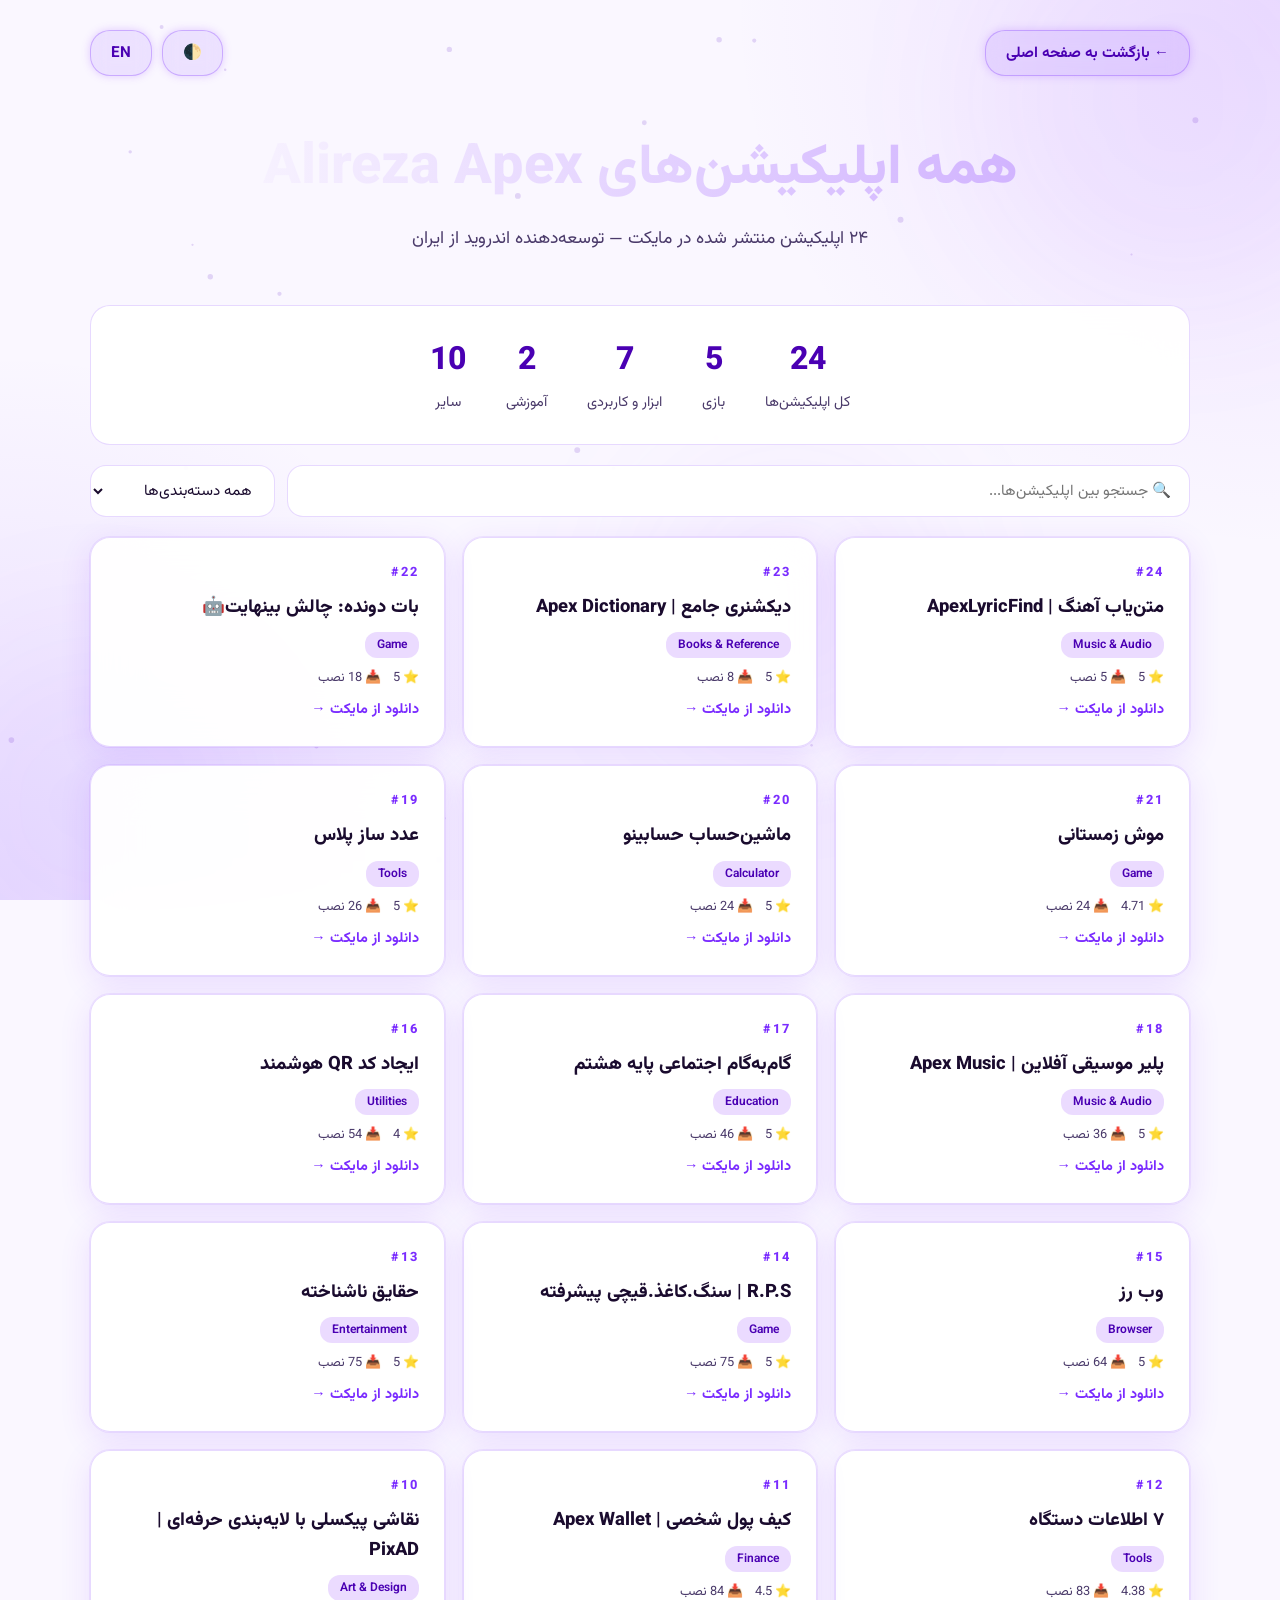
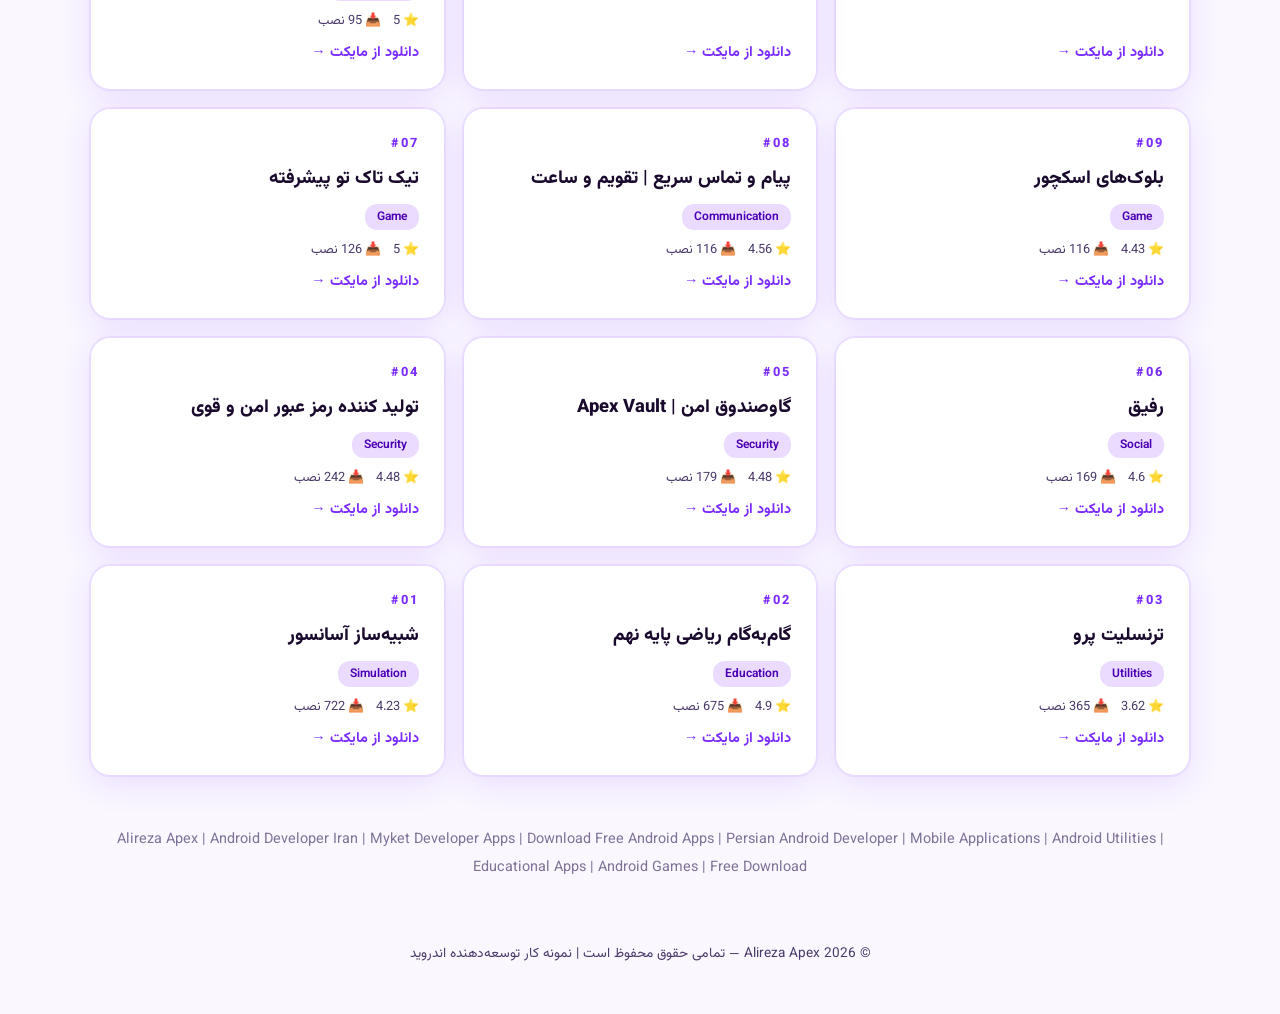
==== commit 3f049aa9: "Update apps.html نسخه ۵ سایت جدید" ====
--- a/apps.html
+++ b/apps.html
@@ -26,46 +26,6 @@
     <meta property="og:url" content="https://wzxqrmt-code.github.io/apps">
     <meta property="og:type" content="website">
     <link rel="icon" href="https://wzxqrmt-code.github.io/1780913134571.webp" type="image/webp">
-    
-    <script type="application/ld+json">
-    {
-      "@context": "https://schema.org",
-      "@type": "CollectionPage",
-      "name": "All Android Apps by Alireza Apex",
-      "description": "Complete list of 24 Android applications developed by Alireza Apex available on Myket",
-      "url": "https://wzxqrmt-code.github.io/apps",
-      "mainEntity": {
-        "@type": "ItemList",
-        "numberOfItems": 24,
-        "itemListElement": [
-          {"@type": "SoftwareApplication", "position": 1, "name": "گام‌به‌گام ریاضی پایه نهم", "operatingSystem": "Android", "applicationCategory": "Education", "url": "https://myket.ir/app/com.nine.class"},
-          {"@type": "SoftwareApplication", "position": 2, "name": "شبیه‌ساز آسانسور", "operatingSystem": "Android", "applicationCategory": "Simulation", "url": "https://myket.ir/app/com.sh.theuxs.elevatorsimulator"},
-          {"@type": "SoftwareApplication", "position": 3, "name": "ترنسلیت پرو", "operatingSystem": "Android", "applicationCategory": "Utilities", "url": "https://myket.ir/app/com.sh.TranslatorPro"},
-          {"@type": "SoftwareApplication", "position": 4, "name": "تولید کننده رمز عبور امن و قوی", "operatingSystem": "Android", "applicationCategory": "Security", "url": "https://myket.ir/app/com.sh.password.generator"},
-          {"@type": "SoftwareApplication", "position": 5, "name": "رفیق", "operatingSystem": "Android", "applicationCategory": "Social", "url": "https://myket.ir/app/com.sh.rafigh"},
-          {"@type": "SoftwareApplication", "position": 6, "name": "متن‌یاب آهنگ | ApexLyricFind", "operatingSystem": "Android", "applicationCategory": "Music & Audio", "url": "https://myket.ir/app/com.sh.Apex.LyricFind"},
-          {"@type": "SoftwareApplication", "position": 7, "name": "گاوصندوق امن | Apex Vault", "operatingSystem": "Android", "applicationCategory": "Security", "url": "https://myket.ir/app/com.sh.apex.secure.vault"},
-          {"@type": "SoftwareApplication", "position": 8, "name": "تیک تاک تو پیشرفته", "operatingSystem": "Android", "applicationCategory": "Game", "url": "https://myket.ir/app/com.s.h.valer.tictactoe"},
-          {"@type": "SoftwareApplication", "position": 9, "name": "پیام و تماس سریع | تقویم و ساعت", "operatingSystem": "Android", "applicationCategory": "Communication", "url": "https://myket.ir/app/com.my.messagees.w"},
-          {"@type": "SoftwareApplication", "position": 10, "name": "بلوک‌های اسکچور", "operatingSystem": "Android", "applicationCategory": "Game", "url": "https://myket.ir/app/com.sh.sk.blocks"},
-          {"@type": "SoftwareApplication", "position": 11, "name": "نقاشی پیکسلی با لایه‌بندی حرفه‌ای | PixAD", "operatingSystem": "Android", "applicationCategory": "Art & Design", "url": "https://myket.ir/app/com.inflps.pixartd"},
-          {"@type": "SoftwareApplication", "position": 12, "name": "۷ اطلاعات دستگاه", "operatingSystem": "Android", "applicationCategory": "Tools", "url": "https://myket.ir/app/com.sh.sevendeviceinfo"},
-          {"@type": "SoftwareApplication", "position": 13, "name": "حقایق ناشناخته", "operatingSystem": "Android", "applicationCategory": "Entertainment", "url": "https://myket.ir/app/com.alireza.facts"},
-          {"@type": "SoftwareApplication", "position": 14, "name": "کیف پول شخصی | Apex Wallet", "operatingSystem": "Android", "applicationCategory": "Finance", "url": "https://myket.ir/app/com.sh.apex.wallet"},
-          {"@type": "SoftwareApplication", "position": 15, "name": "وب رز", "operatingSystem": "Android", "applicationCategory": "Browser", "url": "https://myket.ir/app/com.sh.browser.webrose"},
-          {"@type": "SoftwareApplication", "position": 16, "name": "R.P.S | سنگ.کاغذ.قیچی پیشرفته", "operatingSystem": "Android", "applicationCategory": "Game", "url": "https://myket.ir/app/com.sh.rock.paper.scissor"},
-          {"@type": "SoftwareApplication", "position": 17, "name": "ایجاد کد QR هوشمند", "operatingSystem": "Android", "applicationCategory": "Utilities", "url": "https://myket.ir/app/com.sh.gerarsalvarQRCODE"},
-          {"@type": "SoftwareApplication", "position": 18, "name": "گام‌به‌گام اجتماعی پایه هشتم", "operatingSystem": "Android", "applicationCategory": "Education", "url": "https://myket.ir/app/com.sh.eight.class.one"},
-          {"@type": "SoftwareApplication", "position": 19, "name": "پلیر موسیقی آفلاین | Apex Music", "operatingSystem": "Android", "applicationCategory": "Music & Audio", "url": "https://myket.ir/app/com.sh.apex.music"},
-          {"@type": "SoftwareApplication", "position": 20, "name": "موش زمستانی", "operatingSystem": "Android", "applicationCategory": "Game", "url": "https://myket.ir/app/com.wintermouse.by.sh"},
-          {"@type": "SoftwareApplication", "position": 21, "name": "عدد ساز پلاس", "operatingSystem": "Android", "applicationCategory": "Tools", "url": "https://myket.ir/app/com.sh.my.phone.maker"},
-          {"@type": "SoftwareApplication", "position": 22, "name": "ماشین‌حساب حسابینو", "operatingSystem": "Android", "applicationCategory": "Calculator", "url": "https://myket.ir/app/com.sh.valer.calculator"},
-          {"@type": "SoftwareApplication", "position": 23, "name": "بات دونده: چالش بینهایت", "operatingSystem": "Android", "applicationCategory": "Game", "url": "https://myket.ir/app/com.sh.BOTRun"},
-          {"@type": "SoftwareApplication", "position": 24, "name": "دیکشنری جامع | Apex Dictionary", "operatingSystem": "Android", "applicationCategory": "Books & Reference", "url": "https://myket.ir/app/com.sh.apex.dictionary"}
-        ]
-      }
-    }
-    </script>
     
     <script data-goatcounter="https://alireza-apex.goatcounter.com/count" async src="//gc.zgo.at/count.js"></script>
     
@@ -145,17 +105,28 @@
         .header h1 { font-size: clamp(2rem, 5vw, 3.5rem); font-weight: 800; background: linear-gradient(90deg, #fff, #c9a6ff, #fff); background-size: 200% auto; -webkit-background-clip: text; -webkit-text-fill-color: transparent; background-clip: text; animation: gradientShift 4s ease-in-out infinite; margin-bottom: 10px; }
         @keyframes gradientShift { 0%, 100% { background-position: 0% center; } 50% { background-position: 100% center; } }
         .header p { color: var(--muted); font-size: 1.1rem; max-width: 600px; margin: auto; line-height: 1.8; }
-        .apps-grid { display: grid; grid-template-columns: repeat(auto-fill, minmax(300px, 1fr)); gap: 18px; margin: 30px 0; }
-        .app-card { background: var(--card); border: 1px solid var(--border); border-radius: 20px; padding: 25px; backdrop-filter: blur(25px); box-shadow: var(--card-shadow); transition: all 0.3s; text-decoration: none; display: flex; flex-direction: column; gap: 12px; position: relative; overflow: hidden; }
+        .controls { display: flex; gap: 12px; margin: 20px 0; flex-wrap: wrap; }
+        .search-input, .filter-select { background: var(--card); border: 1px solid var(--border); padding: 12px 18px; border-radius: 16px; color: var(--text); font-family: inherit; font-size: .95rem; outline: none; transition: border-color .3s, box-shadow .3s; }
+        .search-input { flex: 1; min-width: 200px; }
+        .filter-select { cursor: pointer; }
+        .search-input:focus, .filter-select:focus { border-color: #9d4dff; box-shadow: 0 0 0 3px rgba(157, 77, 255, 0.2); }
+        .apps-grid { display: grid; grid-template-columns: repeat(auto-fill, minmax(300px, 1fr)); gap: 18px; margin: 20px 0; }
+        .app-card { background: var(--card); border: 1px solid var(--border); border-radius: 20px; padding: 25px; backdrop-filter: blur(25px); box-shadow: var(--card-shadow); transition: all 0.3s; text-decoration: none; display: flex; flex-direction: column; gap: 10px; position: relative; overflow: hidden; }
         .app-card::before { content: ""; position: absolute; top: 0; left: -100%; width: 100%; height: 100%; background: linear-gradient(90deg, transparent, rgba(255,255,255,0.05), transparent); transition: left .8s; pointer-events: none; }
         .app-card:hover::before { left: 100%; }
         .app-card:hover { transform: translateY(-5px); box-shadow: 0 0 50px var(--hover-glow); border-color: var(--primary); }
+        .app-card-header { display: flex; align-items: center; gap: 8px; }
         .app-number { font-size: .8rem; color: var(--primary); font-weight: 800; letter-spacing: 2px; }
+        .badge-new { background: #00c853; color: white; padding: 3px 10px; border-radius: 12px; font-size: .7rem; font-weight: 700; animation: pulse 2s infinite; }
+        @keyframes pulse { 0%, 100% { opacity: 1; } 50% { opacity: 0.6; } }
         .app-name { font-weight: 800; font-size: 1.15rem; color: var(--text); line-height: 1.6; }
-        .app-category { font-size: .85rem; color: var(--muted); display: flex; align-items: center; gap: 5px; }
+        .app-meta { display: flex; gap: 15px; flex-wrap: wrap; font-size: .85rem; color: var(--muted); align-items: center; }
+        .category-badge { display: inline-block; background: rgba(157, 77, 255, .2); color: var(--accent-text); padding: 4px 12px; border-radius: 12px; font-size: .75rem; font-weight: 600; }
+        .app-stats { display: flex; gap: 12px; font-size: .8rem; color: var(--muted); }
         .app-link { display: inline-flex; align-items: center; gap: 6px; color: var(--primary); font-weight: 700; font-size: .9rem; margin-top: auto; transition: gap .3s; }
         .app-link:hover { gap: 10px; }
-        .category-badge { display: inline-block; background: rgba(157, 77, 255, .2); color: var(--accent-text); padding: 4px 12px; border-radius: 12px; font-size: .75rem; font-weight: 600; }
+        .no-results { text-align: center; padding: 60px 20px; color: var(--muted); }
+        .no-results-icon { font-size: 3rem; margin-bottom: 15px; }
         .stats { text-align: center; padding: 30px; background: var(--card); border: 1px solid var(--border); border-radius: 20px; backdrop-filter: blur(25px); margin: 20px 0; }
         .stats-grid { display: flex; justify-content: center; gap: 40px; flex-wrap: wrap; }
         .stat-item { text-align: center; }
@@ -163,8 +134,7 @@
         .stat-label { color: var(--muted); font-size: .9rem; margin-top: 5px; }
         .seo-text { text-align: center; color: var(--muted); font-size: .9rem; padding: 30px 0; line-height: 2; opacity: .7; }
         footer { text-align: center; padding: 30px 0; color: var(--muted); font-size: .85rem; }
-        @media (max-width: 768px) { .apps-grid { grid-template-columns: 1fr; } .stats-grid { gap: 20px; } }
-        @media (hover: hover) { .app-card { transform-style: preserve-3d; transition: transform .2s ease-out, box-shadow .3s, border-color .3s; } }
+        @media (max-width: 768px) { .apps-grid { grid-template-columns: 1fr; } .stats-grid { gap: 20px; } .controls { flex-direction: column; } }
     </style>
     <link rel="preload" href="https://fonts.googleapis.com/css2?family=Vazirmatn:wght@400;700;800&display=swap" as="style" onload="this.onload=null;this.rel='stylesheet'">
     <noscript><link href="https://fonts.googleapis.com/css2?family=Vazirmatn:wght@400;700;800&display=swap" rel="stylesheet"></noscript>
@@ -192,17 +162,22 @@
             <p data-i18n="page_desc">۲۴ اپلیکیشن منتشر شده در مایکت — توسعه‌دهنده اندروید از ایران</p>
         </div>
 
-        <div class="stats">
-            <div class="stats-grid">
-                <div class="stat-item"><div class="stat-number">24</div><div class="stat-label" data-i18n="stat_total">کل اپلیکیشن‌ها</div></div>
-                <div class="stat-item"><div class="stat-number">5</div><div class="stat-label" data-i18n="stat_games">بازی</div></div>
-                <div class="stat-item"><div class="stat-number">9</div><div class="stat-label" data-i18n="stat_utils">ابزار و کاربردی</div></div>
-                <div class="stat-item"><div class="stat-number">2</div><div class="stat-label" data-i18n="stat_edu">آموزشی</div></div>
-                <div class="stat-item"><div class="stat-number">8</div><div class="stat-label" data-i18n="stat_other">سایر</div></div>
-            </div>
+        <div class="stats" id="statsContainer">
+            <div class="stats-grid" id="statsGrid"></div>
+        </div>
+
+        <div class="controls">
+            <input type="text" class="search-input" id="searchInput" data-i18n-placeholder="search_placeholder" placeholder="🔍 جستجو بین اپلیکیشن‌ها...">
+            <select class="filter-select" id="filterSelect">
+                <option value="all" data-i18n="filter_all">همه دسته‌بندی‌ها</option>
+            </select>
         </div>
 
         <div class="apps-grid" id="appsGrid"></div>
+        <div class="no-results" id="noResults" style="display:none;">
+            <div class="no-results-icon">🔍</div>
+            <p data-i18n="no_results">اپلیکیشنی با این مشخصات پیدا نشد.</p>
+        </div>
 
         <div class="seo-text">
             Alireza Apex | Android Developer Iran | Myket Developer Apps | Download Free Android Apps | Persian Android Developer | Mobile Applications | Android Utilities | Educational Apps | Android Games | Free Download
@@ -222,32 +197,8 @@
 
     <script>
         (function() {
-            const apps = [
-                { num: "01", name: "گام‌به‌گام ریاضی پایه نهم", cat: "Education", pkg: "com.nine.class" },
-                { num: "02", name: "شبیه‌ساز آسانسور", cat: "Simulation", pkg: "com.sh.theuxs.elevatorsimulator" },
-                { num: "03", name: "ترنسلیت پرو", cat: "Utilities", pkg: "com.sh.TranslatorPro" },
-                { num: "04", name: "تولید کننده رمز عبور امن و قوی", cat: "Security", pkg: "com.sh.password.generator" },
-                { num: "05", name: "رفیق", cat: "Social", pkg: "com.sh.rafigh" },
-                { num: "06", name: "متن‌یاب آهنگ | ApexLyricFind", cat: "Music & Audio", pkg: "com.sh.Apex.LyricFind" },
-                { num: "07", name: "گاوصندوق امن | Apex Vault", cat: "Security", pkg: "com.sh.apex.secure.vault" },
-                { num: "08", name: "تیک تاک تو پیشرفته", cat: "Game", pkg: "com.s.h.valer.tictactoe" },
-                { num: "09", name: "پیام و تماس سریع | تقویم و ساعت", cat: "Communication", pkg: "com.my.messagees.w" },
-                { num: "10", name: "بلوک‌های اسکچور", cat: "Game", pkg: "com.sh.sk.blocks" },
-                { num: "11", name: "نقاشی پیکسلی با لایه‌بندی حرفه‌ای | PixAD", cat: "Art & Design", pkg: "com.inflps.pixartd" },
-                { num: "12", name: "۷ اطلاعات دستگاه", cat: "Tools", pkg: "com.sh.sevendeviceinfo" },
-                { num: "13", name: "حقایق ناشناخته", cat: "Entertainment", pkg: "com.alireza.facts" },
-                { num: "14", name: "کیف پول شخصی | Apex Wallet", cat: "Finance", pkg: "com.sh.apex.wallet" },
-                { num: "15", name: "وب رز", cat: "Browser", pkg: "com.sh.browser.webrose" },
-                { num: "16", name: "R.P.S | سنگ.کاغذ.قیچی پیشرفته", cat: "Game", pkg: "com.sh.rock.paper.scissor" },
-                { num: "17", name: "ایجاد کد QR هوشمند", cat: "Utilities", pkg: "com.sh.gerarsalvarQRCODE" },
-                { num: "18", name: "گام‌به‌گام اجتماعی پایه هشتم", cat: "Education", pkg: "com.sh.eight.class.one" },
-                { num: "19", name: "پلیر موسیقی آفلاین | Apex Music", cat: "Music & Audio", pkg: "com.sh.apex.music" },
-                { num: "20", name: "موش زمستانی", cat: "Game", pkg: "com.wintermouse.by.sh" },
-                { num: "21", name: "عدد ساز پلاس", cat: "Tools", pkg: "com.sh.my.phone.maker" },
-                { num: "22", name: "ماشین‌حساب حسابینو", cat: "Calculator", pkg: "com.sh.valer.calculator" },
-                { num: "23", name: "بات دونده: چالش بینهایت🤖", cat: "Game", pkg: "com.sh.BOTRun" },
-                { num: "24", name: "دیکشنری جامع | Apex Dictionary", cat: "Books & Reference", pkg: "com.sh.apex.dictionary" }
-            ];
+            let allApps = [];
+            let categories = [];
 
             const state = {
                 lang: localStorage.getItem('lang') || 'fa',
@@ -280,7 +231,13 @@
                     toast_theme_auto: "تم خودکار فعال شد",
                     toast_theme_light: "تم روشن فعال شد",
                     toast_theme_dark: "تم تاریک فعال شد",
-                    toast_link_copied: "لینک کپی شد!"
+                    toast_link_copied: "لینک کپی شد!",
+                    search_placeholder: "🔍 جستجو بین اپلیکیشن‌ها...",
+                    filter_all: "همه دسته‌بندی‌ها",
+                    no_results: "اپلیکیشنی با این مشخصات پیدا نشد.",
+                    installs: "نصب",
+                    rating: "امتیاز",
+                    new_badge: "جدید"
                 },
                 en: {
                     back_btn: "← Back to Homepage",
@@ -304,7 +261,13 @@
                     toast_theme_auto: "Auto theme enabled",
                     toast_theme_light: "Light theme enabled",
                     toast_theme_dark: "Dark theme enabled",
-                    toast_link_copied: "Link copied!"
+                    toast_link_copied: "Link copied!",
+                    search_placeholder: "🔍 Search apps...",
+                    filter_all: "All Categories",
+                    no_results: "No apps found matching your criteria.",
+                    installs: "installs",
+                    rating: "rating",
+                    new_badge: "New"
                 }
             };
 
@@ -313,6 +276,10 @@
             const D = {};
             function cacheDom() {
                 D.appsGrid = document.getElementById('appsGrid');
+                D.searchInput = document.getElementById('searchInput');
+                D.filterSelect = document.getElementById('filterSelect');
+                D.noResults = document.getElementById('noResults');
+                D.statsGrid = document.getElementById('statsGrid');
                 D.themeToggle = document.getElementById('themeToggle');
                 D.langToggle = document.getElementById('langToggle');
                 D.mobileMenu = document.getElementById('mobileMenu');
@@ -323,6 +290,7 @@
                 D.mobileCloseBtn = document.getElementById('mobileCloseBtn');
                 D.particles = document.getElementById('particles');
                 D.i18nEls = document.querySelectorAll('[data-i18n]');
+                D.i18nPlaceEls = document.querySelectorAll('[data-i18n-placeholder]');
             }
 
             function render() {
@@ -331,12 +299,19 @@
                     const val = t(key);
                     if (val !== key) el.textContent = val;
                 });
+                D.i18nPlaceEls.forEach(el => {
+                    const key = el.getAttribute('data-i18n-placeholder');
+                    const val = t(key);
+                    if (val !== key) el.placeholder = val;
+                });
                 if (D.langToggle) D.langToggle.textContent = t('lang_btn');
                 if (D.mobileLangBtn) D.mobileLangBtn.textContent = state.lang === 'fa' ? 'FA / EN' : 'EN / FA';
                 document.documentElement.lang = state.lang;
                 document.documentElement.dir = state.lang === 'fa' ? 'rtl' : 'ltr';
                 updateThemeUI();
+                updateFilterOptions();
                 renderApps();
+                updateStats();
             }
 
             function updateThemeUI() {
@@ -346,118 +321,102 @@
                 if (D.mobileThemeBtn) D.mobileThemeBtn.textContent = t(keys[state.theme]);
             }
 
-            function getSystemTheme() {
-                return window.matchMedia('(prefers-color-scheme: dark)').matches ? 'dark' : 'light';
-            }
-
-            function applyTheme() {
-                const effective = state.theme === 'auto' ? getSystemTheme() : state.theme;
-                document.body.classList.toggle('light-theme', effective === 'light');
-                localStorage.setItem('theme', state.theme);
-                updateThemeUI();
-            }
-
-            function cycleTheme() {
-                state.currentThemeIndex = (state.currentThemeIndex + 1) % 3;
-                state.theme = state.themeModes[state.currentThemeIndex];
-                if (D.themeToggle) {
-                    D.themeToggle.classList.add('rotating');
-                    setTimeout(() => D.themeToggle.classList.remove('rotating'), 400);
-                }
-                applyTheme();
-                const msgs = { auto: t('toast_theme_auto'), light: t('toast_theme_light'), dark: t('toast_theme_dark') };
-                showToast(msgs[state.theme]);
-            }
-
-            function toggleLang() {
-                state.lang = state.lang === 'fa' ? 'en' : 'fa';
-                localStorage.setItem('lang', state.lang);
-                render();
+            function getSystemTheme() { return window.matchMedia('(prefers-color-scheme: dark)').matches ? 'dark' : 'light'; }
+            function applyTheme() { document.body.classList.toggle('light-theme', (state.theme === 'auto' ? getSystemTheme() : state.theme) === 'light'); localStorage.setItem('theme', state.theme); updateThemeUI(); }
+            function cycleTheme() { state.currentThemeIndex = (state.currentThemeIndex + 1) % 3; state.theme = state.themeModes[state.currentThemeIndex]; if (D.themeToggle) { D.themeToggle.classList.add('rotating'); setTimeout(() => D.themeToggle.classList.remove('rotating'), 400); } applyTheme(); const msgs = { auto: t('toast_theme_auto'), light: t('toast_theme_light'), dark: t('toast_theme_dark') }; showToast(msgs[state.theme]); }
+            function toggleLang() { state.lang = state.lang === 'fa' ? 'en' : 'fa'; localStorage.setItem('lang', state.lang); render(); }
+
+            function updateStats() {
+                if (!D.statsGrid) return;
+                const cats = {};
+                allApps.forEach(a => { cats[a.cat] = (cats[a.cat] || 0) + 1; });
+                const games = (cats['Game'] || 0);
+                const utils = (cats['Utilities'] || 0) + (cats['Tools'] || 0) + (cats['Security'] || 0) + (cats['Calculator'] || 0);
+                const edu = (cats['Education'] || 0);
+                const other = allApps.length - games - utils - edu;
+                D.statsGrid.innerHTML = `
+                    <div class="stat-item"><div class="stat-number">${allApps.length}</div><div class="stat-label">${t('stat_total')}</div></div>
+                    <div class="stat-item"><div class="stat-number">${games}</div><div class="stat-label">${t('stat_games')}</div></div>
+                    <div class="stat-item"><div class="stat-number">${utils}</div><div class="stat-label">${t('stat_utils')}</div></div>
+                    <div class="stat-item"><div class="stat-number">${edu}</div><div class="stat-label">${t('stat_edu')}</div></div>
+                    <div class="stat-item"><div class="stat-number">${Math.max(0, other)}</div><div class="stat-label">${t('stat_other')}</div></div>`;
+            }
+
+            function updateFilterOptions() {
+                if (!D.filterSelect) return;
+                categories = [...new Set(allApps.map(a => a.cat))].sort();
+                D.filterSelect.innerHTML = `<option value="all">${t('filter_all')}</option>` + categories.map(c => `<option value="${c}">${c}</option>`).join('');
             }
 
             function renderApps() {
                 if (!D.appsGrid) return;
-                const downloadText = t('download');
-                D.appsGrid.innerHTML = apps.map(app => `
-                    <a href="https://myket.ir/app/${app.pkg}" target="_blank" rel="noopener" class="app-card">
-                        <span class="app-number">#${app.num}</span>
-                        <span class="app-name">${app.name}</span>
-                        <span class="app-category"><span class="category-badge">${app.cat}</span></span>
-                        <span class="app-link">${downloadText} →</span>
-                    </a>
-                `).join('');
-            }
-
-            function openMenu() {
-                if (D.mobileMenu) { D.mobileMenu.classList.add('active'); D.hamburgerBtn.setAttribute('aria-expanded', 'true'); }
-            }
-
-            function closeMenu() {
-                if (D.mobileMenu) { D.mobileMenu.classList.remove('active'); D.hamburgerBtn.setAttribute('aria-expanded', 'false'); }
-            }
+                const search = D.searchInput?.value?.toLowerCase() || '';
+                const filter = D.filterSelect?.value || 'all';
+                let filtered = [...allApps];
+                if (search) filtered = filtered.filter(a => a.name.toLowerCase().includes(search) || (a.nameEn && a.nameEn.toLowerCase().includes(search)) || a.pkg.toLowerCase().includes(search));
+                if (filter !== 'all') filtered = filtered.filter(a => a.cat === filter);
+                filtered.sort((a, b) => new Date(b.date) - new Date(a.date));
+
+                if (filtered.length === 0) {
+                    D.appsGrid.innerHTML = '';
+                    if (D.noResults) D.noResults.style.display = 'block';
+                } else {
+                    if (D.noResults) D.noResults.style.display = 'none';
+                    const downloadText = t('download');
+                    D.appsGrid.innerHTML = filtered.map(app => {
+                        const isNew = new Date(app.date) > new Date(Date.now() - 30 * 24 * 60 * 60 * 1000);
+                        return `<a href="https://myket.ir/app/${app.pkg}" target="_blank" rel="noopener" class="app-card">
+                            <div class="app-card-header">
+                                <span class="app-number">#${String(app.id).padStart(2,'0')}</span>
+                                ${isNew ? '<span class="badge-new">'+t('new_badge')+'</span>' : ''}
+                            </div>
+                            <span class="app-name">${app.name}</span>
+                            <div class="app-meta">
+                                <span class="category-badge">${app.cat}</span>
+                            </div>
+                            <div class="app-stats">
+                                <span>⭐ ${app.rating}</span>
+                                <span>📥 ${app.installs?.toLocaleString()} ${t('installs')}</span>
+                            </div>
+                            <span class="app-link">${downloadText} →</span>
+                        </a>`;
+                    }).join('');
+                }
+            }
+
+            function openMenu() { if (D.mobileMenu) { D.mobileMenu.classList.add('active'); D.hamburgerBtn.setAttribute('aria-expanded', 'true'); } }
+            function closeMenu() { if (D.mobileMenu) { D.mobileMenu.classList.remove('active'); D.hamburgerBtn.setAttribute('aria-expanded', 'false'); } }
 
             let toastTimer = null;
             function showToast(msg) {
                 let toast = document.getElementById('toast');
-                if (!toast) {
-                    toast = document.createElement('div');
-                    toast.id = 'toast';
-                    toast.style.cssText = 'position:fixed;bottom:25px;left:50%;transform:translateX(-50%) translateY(100px);background:#9d4dff;padding:12px 25px;border-radius:999px;color:white;font-weight:700;opacity:0;pointer-events:none;transition:opacity .35s,transform .35s;z-index:9999;box-shadow:0 8px 30px rgba(157,77,255,.4);';
-                    document.body.appendChild(toast);
-                }
+                if (!toast) { toast = document.createElement('div'); toast.id = 'toast'; toast.style.cssText = 'position:fixed;bottom:25px;left:50%;transform:translateX(-50%) translateY(100px);background:#9d4dff;padding:12px 25px;border-radius:999px;color:white;font-weight:700;opacity:0;pointer-events:none;transition:opacity .35s,transform .35s;z-index:9999;box-shadow:0 8px 30px rgba(157,77,255,.4);'; document.body.appendChild(toast); }
                 if (toastTimer) clearTimeout(toastTimer);
-                toast.textContent = msg;
-                toast.style.opacity = '1';
-                toast.style.transform = 'translateX(-50%) translateY(0)';
-                toastTimer = setTimeout(() => {
-                    toast.style.opacity = '0';
-                    toast.style.transform = 'translateX(-50%) translateY(100px)';
-                }, 3000);
+                toast.textContent = msg; toast.style.opacity = '1'; toast.style.transform = 'translateX(-50%) translateY(0)';
+                toastTimer = setTimeout(() => { toast.style.opacity = '0'; toast.style.transform = 'translateX(-50%) translateY(100px)'; }, 3000);
             }
 
             function shareSite() {
                 const url = 'https://wzxqrmt-code.github.io/apps';
-                if (navigator.share) {
-                    navigator.share({ title: 'All Apps - Alireza Apex', url }).catch(() => {});
-                } else {
-                    if (navigator.clipboard?.writeText) {
-                        navigator.clipboard.writeText(url).then(() => showToast(t('toast_link_copied')));
-                    }
-                }
+                if (navigator.share) { navigator.share({ title: 'All Apps - Alireza Apex', url }).catch(() => {}); }
+                else if (navigator.clipboard?.writeText) { navigator.clipboard.writeText(url).then(() => showToast(t('toast_link_copied'))); }
             }
 
             function detectLowPerformance() {
                 const isMobile = window.innerWidth < 768;
                 const isLowMemory = navigator.deviceMemory && navigator.deviceMemory < 4;
                 const prefersReduced = window.matchMedia('(prefers-reduced-motion: reduce)').matches;
-                if (prefersReduced || (isMobile && isLowMemory)) {
-                    state.lowPerf = true;
-                    document.body.classList.add('low-perf');
-                }
+                if (prefersReduced || (isMobile && isLowMemory)) { state.lowPerf = true; document.body.classList.add('low-perf'); }
             }
 
             function setupParticles() {
                 if (!D.particles || state.lowPerf) { if (D.particles) D.particles.style.display = 'none'; return; }
-                const ctx = D.particles.getContext('2d');
-                let w, h;
+                const ctx = D.particles.getContext('2d'); let w, h;
                 function resize() { w = D.particles.width = window.innerWidth; h = D.particles.height = window.innerHeight; }
-                resize();
-                window.addEventListener('resize', resize);
+                resize(); window.addEventListener('resize', resize);
                 const particles = [];
-                for (let i = 0; i < 35; i++) {
-                    particles.push({ x: Math.random() * w, y: Math.random() * h, r: Math.random() * 2 + 1, vx: (Math.random() - 0.5) * 0.3, vy: (Math.random() - 0.5) * 0.3 });
-                }
-                function anim() {
-                    ctx.clearRect(0, 0, w, h);
-                    const color = getComputedStyle(document.body).getPropertyValue('--particle-color').trim() || 'rgba(157,77,255,0.45)';
-                    for (let p of particles) {
-                        ctx.beginPath(); ctx.arc(p.x, p.y, p.r, 0, Math.PI * 2); ctx.fillStyle = color; ctx.fill();
-                        p.x += p.vx; p.y += p.vy;
-                        if (p.x < 0 || p.x > w) p.vx *= -1;
-                        if (p.y < 0 || p.y > h) p.vy *= -1;
-                    }
-                    requestAnimationFrame(anim);
-                }
+                for (let i = 0; i < 35; i++) particles.push({ x: Math.random()*w, y: Math.random()*h, r: Math.random()*2+1, vx: (Math.random()-0.5)*0.3, vy: (Math.random()-0.5)*0.3 });
+                function anim() { ctx.clearRect(0,0,w,h); const color = getComputedStyle(document.body).getPropertyValue('--particle-color').trim()||'rgba(157,77,255,0.45)'; for (let p of particles) { ctx.beginPath(); ctx.arc(p.x,p.y,p.r,0,Math.PI*2); ctx.fillStyle=color; ctx.fill(); p.x+=p.vx; p.y+=p.vy; if(p.x<0||p.x>w)p.vx*=-1; if(p.y<0||p.y>h)p.vy*=-1; } requestAnimationFrame(anim); }
                 anim();
             }
 
@@ -469,13 +428,26 @@
                 if (D.hamburgerBtn) D.hamburgerBtn.addEventListener('click', openMenu);
                 if (D.mobileCloseBtn) D.mobileCloseBtn.addEventListener('click', closeMenu);
                 if (D.mobileShareBtn) D.mobileShareBtn.addEventListener('click', () => { shareSite(); closeMenu(); });
+                if (D.searchInput) D.searchInput.addEventListener('input', renderApps);
+                if (D.filterSelect) D.filterSelect.addEventListener('change', renderApps);
                 const mq = window.matchMedia('(prefers-color-scheme: dark)');
                 const handleChange = () => { if (state.theme === 'auto') applyTheme(); };
                 if (mq.addEventListener) mq.addEventListener('change', handleChange);
                 else mq.addListener(handleChange);
             }
 
-            function init() {
+            async function loadApps() {
+                try {
+                    const res = await fetch('./apps.json');
+                    const data = await res.json();
+                    allApps = data.apps;
+                } catch (e) {
+                    console.warn('Could not load apps.json, using empty list');
+                    allApps = [];
+                }
+            }
+
+            async function init() {
                 state.currentThemeIndex = state.themeModes.indexOf(state.theme);
                 if (state.currentThemeIndex === -1) state.currentThemeIndex = 0;
                 detectLowPerformance();
@@ -485,8 +457,10 @@
                 if (D.mobileLangBtn) D.mobileLangBtn.textContent = state.lang === 'fa' ? 'FA / EN' : 'EN / FA';
                 document.documentElement.lang = state.lang;
                 document.documentElement.dir = state.lang === 'fa' ? 'rtl' : 'ltr';
-                updateThemeUI();
+                await loadApps();
+                updateFilterOptions();
                 renderApps();
+                updateStats();
                 bindEvents();
                 setupParticles();
             }
